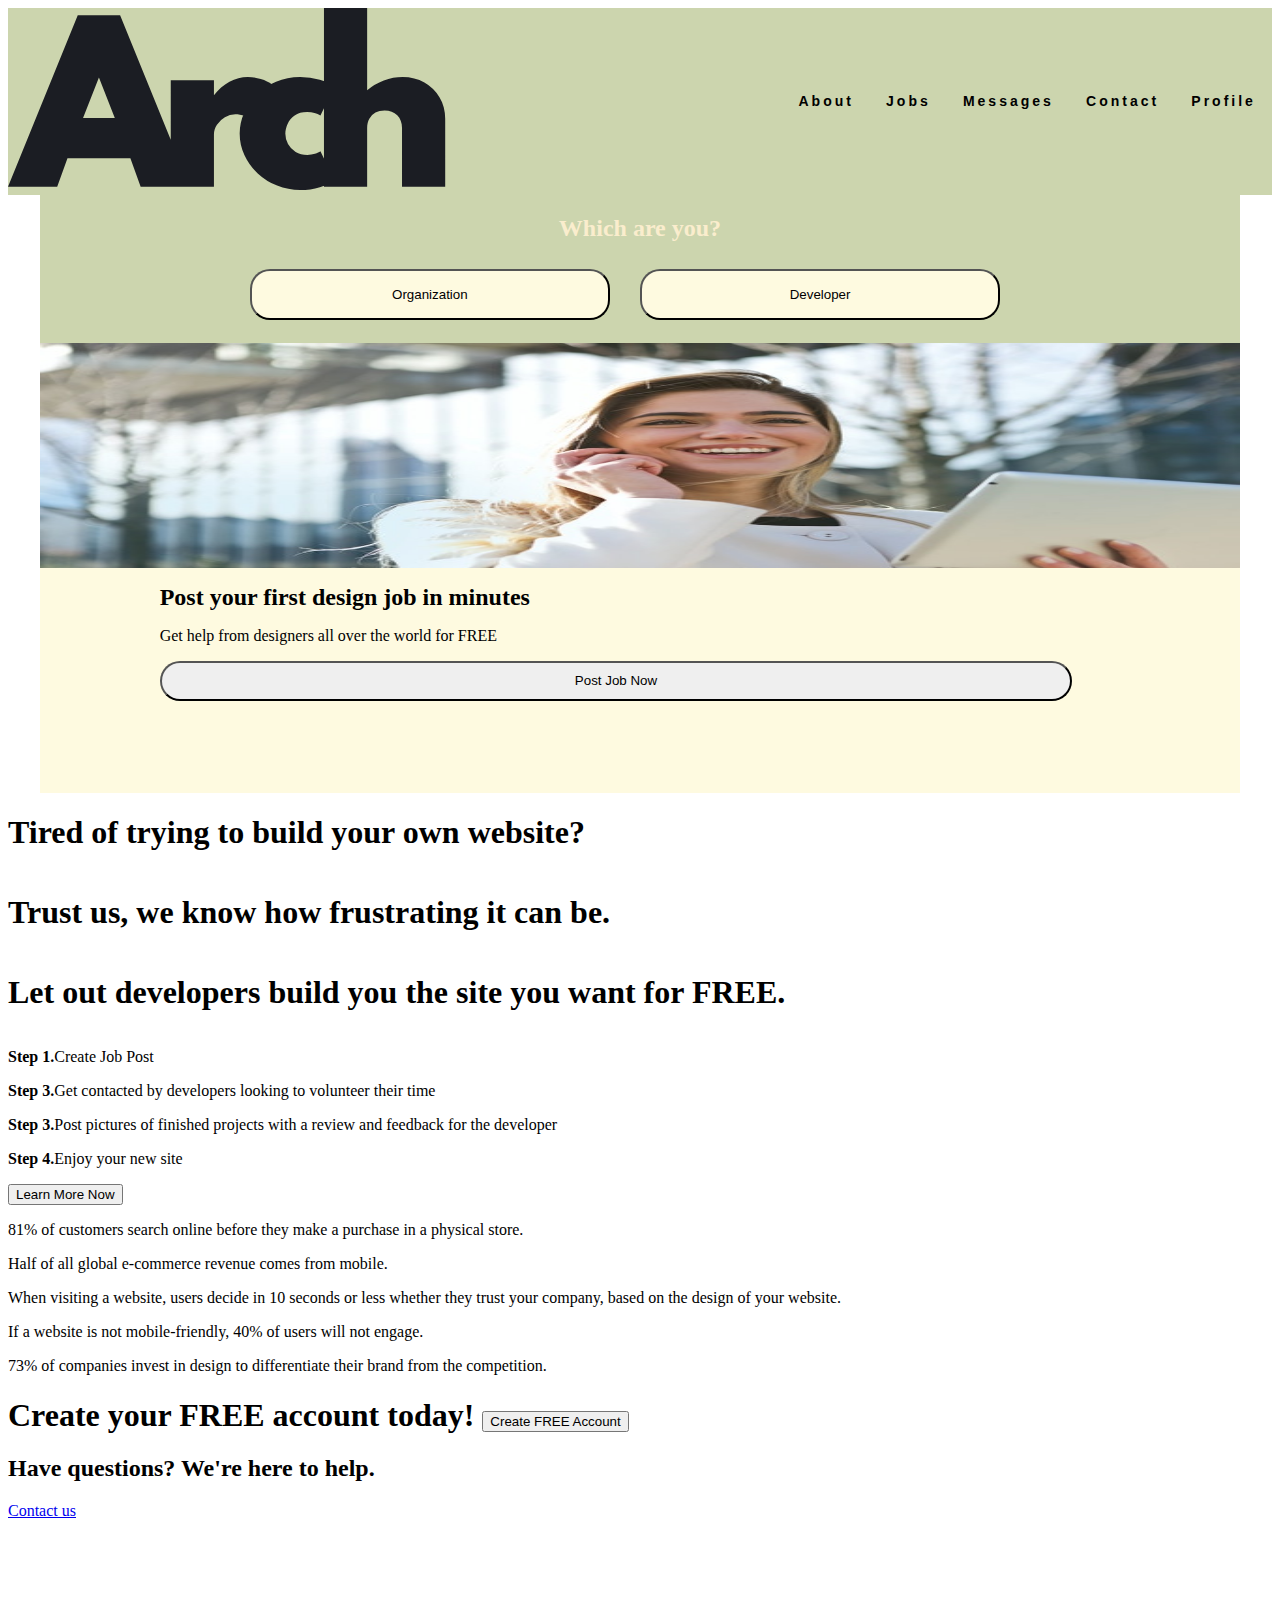
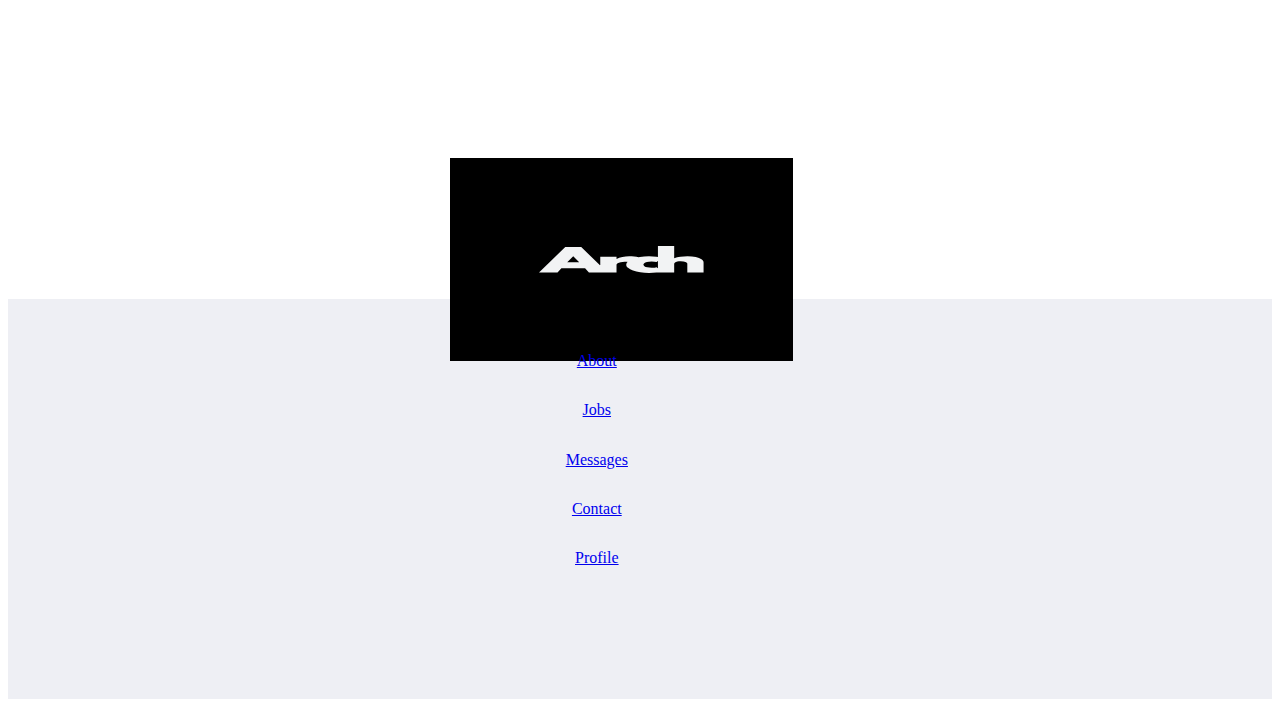
==== index.html @ 956a68cb "Add files via upload" ====
<!DOCTYPE html>
<html lang="en">
  <head>
    <meta charset="UTF-8" />
    <meta http-equiv="X-UA-Compatible" content="IE=edge" />
    <meta name="viewport" content="width=device-width, initial-scale=1.0" />
    <link rel="stylesheet" href="/style.css">
    <title>Vol Site Index</title>
  </head>
  <body>
    <!-- Nav -->
    <header class="mainHeader">
      <nav class="mainNav">
        <div class="logo">
          <a href="/index.html"
            ><img src="/assets/shared/tempLogo.svg" class="logoTop" alt="Logo"
          /></a>
        </div>
        <ul class="nav-links">
          <li><a href="/about.html">About</a></li>
          <li><a href="/jobs.html">Jobs</a></li>
          <li><a href="/messages.html">Messages</a></li>
          <li><a href="/contact.html">Contact</a></li>
          <li><a href="/profile.html">Profile</a></li>
        </ul>
        <div class="burger">
          <div class="line1"></div>
          <div class="line2"></div>
          <div class="line3"></div>
        </div>
      </nav>
    </header>
    <!-- /nav -->

    <section class="home-mainOrgContainer">
        <section class="home-topQuestion">
            <h2 class="home-topQH2">Which are you?</h2>
            
                <button class="home-topQBtn1 topQBtns">Organization</button>
                <button class="home-topQBtn2 topQBtns">Developer</button>
            
        </section>
      <section class="home-OrgTop">
        <div class="home-OrgTopCTA">
          <div class="home-OrgTopCTAWU">
            <h1 class="home-OrgTopCTAH1">
              Post your first design job in minutes </h1>
              <p class="">Get help from designers all over the world for FREE</p>
            
            <button class="home-OrgTopBtn">Post Job Now</button>
          </div>
        </div>
        <div class="home-OrgTopImg"></div>
      </section>

      <section class="home-about">
        <div class="home-aboutImg1"></div>
        <div class="home-aboutWU1">
          <h1 class="home-aboutWUH1">
            Tired of trying to build your own website?
          </h1>
        </div>
        <div class="home-aboutImg2"></div>
        <div class="home-aboutWU2">
          <h1 class="home-aboutWUH1">
            Trust us, we know how frustrating it can be.
          </h1>
        </div>
        <div class="home-aboutImg3"></div>
        <div class="home-aboutWU3">
          <h1 class="home-aboutWUH1">
            Let out developers build you the site you want for FREE.
          </h1>
        </div>
      </section>

      <section class="home-HIW">
        <div class="home-HIWImg">
          <div class="home-HIWImg1"></div>
          <div class="home-HIWImg2"></div>
          <div class="home-HIWImg3"></div>
          <div class="home-HIWImg4"></div>
        </div>
        <div class="home-HIWWU">
          <div class="home-HIWWUS1">
            <p class="home-HIWp"><strong>Step 1.</strong>Create Job Post</p>
          </div>
          <div class="home-HIWWUS2">
            <p class="home-HIWp">
              <strong>Step 3.</strong>Get contacted by developers looking to
              volunteer their time
            </p>
          </div>
          <div class="home-HIWWUS3">
            <p class="home-HIWp">
              <strong>Step 3.</strong>Post pictures of finished projects with a
              review and feedback for the developer
            </p>
          </div>
          <div class="home-HIWWUS4">
            <p class="home-HIWp"><strong>Step 4.</strong>Enjoy your new site</p>
          </div>
          <button class="home-HIWBtn">Learn More Now</button>
        </div>
      </section>

      <section class="home-stats">
        <div class="home-stats1">
          <p class="home-statP">
            81% of customers search online before they make a purchase in a
            physical store.
          </p>
        </div>
        <div class="home-stats2">
          <p class="home-statP">
            Half of all global e-commerce revenue comes from mobile.
          </p>
        </div>
        <div class="home-stats3">
          <p class="home-statP">
            When visiting a website, users decide in 10 seconds or less whether
            they trust your company, based on the design of your website.
          </p>
        </div>
        <div class="home-stats4">
          <p class="home-statP">
            If a website is not mobile-friendly, 40% of users will not engage.
          </p>
        </div>
        <div class="home-stats5">
          <p class="home-statP">
            73% of companies invest in design to differentiate their brand from
            the competition.
          </p>
        </div>
      </section>

      <section class="home-CTASection">
        <div class="home-CTADiv">
            <h1 class="home-CTAH1">Create your FREE account today!</1>
            <button class="home-CTABtn">Create FREE Account</button>
        </div>
      </section>
      <section class="home-contact">
          <div class="home-contactDiv">
              <h2 class="home-contactH2">Have questions? We're here to help.</h2>
              <a href="contact.html" class="home-contactA">Contact us</a>
          </div>
      </section>
    </section>


    <footer >
        <div class="mainFooter">
          <div class="footerLogo-Div">
            <a class="footer-a" href="/index.html"><img src="/assets/shared/tempLogo white.svg" class="logoFooter" alt="Logo"></a>
          </div>
          <ul class="footerLinks">
            <li><a href="/about.html">About</a></li>
            <li><a href="/jobs.html">Jobs</a></li>
            <li><a href="/messages.html">Messages</a></li>
            <li><a href="/contact.html">Contact</a></li>
            <li><a href="/profile.html">Profile</a></li>
          </ul>
        </div>
      </footer>
      <script src="/script.js"></script>
  </body>
</html>
---- style.css ----
/* ---------------------------------------
------------------------------------------------------
Shared Nav / footer---------------------------
------------------------------------------------------
---------------------------------------*/
nav {
  display: flex;
  justify-content: space-around;
  align-items: center;
  min-height: 8vh;
  background-color: #ccd5ae;
  font-family: "Poppins", sans-serif;
}

.logo {
  color: rgb(224, 224, 224);
  text-transform: uppercase;
  letter-spacing: 5px;
  font-size: 20px;
  width: 60%;
  height: 60%;
}

.logoTop {
  height: 50%;
  width: 60%;
}

.nav-links {
  display: flex;
  justify-content: space-around;
  align-items: flex-end;
  width: 40%;
  z-index: 20;
  background-color: #ccd5ae;
}

.nav-links li {
  list-style: none;
  background-color: #ccd5ae;
}

.nav-links a {
  color: black;
  text-decoration: none;
  letter-spacing: 3px;
  font-weight: bold;
  font-size: 14px;
  background-color: #ccd5ae;
}

.burger {
  display: none;
  cursor: pointer;
}

.burger div {
  width: 25px;
  height: 3px;
  background-color: rgb(224, 224, 224);
  margin: 5px;
  transition: all 0.3 ease;
}

/* -----------------------------------------
  -----------------------------------------
  NAV Functionality-----------
  -----------------------------------------
  -----------------------------------------*/
@media screen and (max-width: 900px) {
  body {
    overflow-x: hidden;
  }

  .nav-links {
    position: absolute;
    right: 0;
    height: 300px;
    top: 8vh;
    /* background-color: #ffffff; */
    background-color: #ccd5ae;
    display: flex;
    flex-direction: column;
    align-items: center;
    width: 100%;
    transform: translateX(100%);
    transition: transform 0.5s ease-in;
  }

  .nav-links li {
    opacity: 0;
  }

  .burger {
    display: block;
  }
}

.nav-active {
  transform: translateX(0%);
}
@keyframes navLinkFade {
  from {
    opacity: 0;
    transform: translateX(50px);
  }
  to {
    opacity: 1;
    transform: translateX(0px);
  }
}

.toggle .line1 {
  transform: rotate(-45deg) translate(-5px, 6px);
}
.toggle .line2 {
  opacity: 0;
}
.toggle .line3 {
  transform: rotate(45deg) translate(-5px, -6px);
}

/* ------------------------------------------
  -----------------------------------------
  End Nav-------------------------------------
  -----------------------------------------
  -----------------------------------------*/
/* 
  Footer
  */
.mainFooter {
  background-color: #eeeff4;
  height: 400px;
  margin-top: 30%;
  display: grid;
  grid-template-columns: 25% 50% 25%;
  grid-template-rows: 25% 50% 25%;
}
.footerLogo-Div {
  margin-top: -55%;
  margin-left: 20%;
  grid-column: 2/3;
  grid-row: 1/2;
  align-self: center;
  width: 35%;
  height: 35%;
  background-color: black;
  /* display: flex;
    align-content: center; */
}
.logoFooter {
  width: 75%;
  height: 75%;
  background-color: black;
  color: white;
  padding: 40%;
  grid-column: 2/3;
  grid-row: 1/2;
  margin: auto;
  align-self: center;
}
.footerLinks {
  grid-row: 2/3;
  grid-column: 2/3;
  display: flex;
  flex-direction: column;
  align-items: center;
  justify-content: space-around;
  margin-right: 20%;
  text-emphasis: none;
  list-style: none;
  margin-top: -10%;
}

/* -------------------------------
End Footer-----------------------------
----------------------------------------*/

/* 
Org -> dev
*/

.home-topQuestion {
  background-color: #ccd5ae;
  display: grid;
  grid-template-rows: 50% 50%;
  grid-template-columns: 50% 50%;
  width: 95%;
  margin: auto;
}
.home-topQH2 {
  color: #faedcd;
  grid-row: 1/2;
  grid-column: 1/3;
  text-align: center;
  padding-bottom: 5%;
}
.topQBtns {
  background-color: #fefae0;
  grid-row: 2/3;
  height: 70%;
  width: 60%;
  border-radius: 20px;
}
.home-topQBtn1 {
  grid-column: 1/2;
  margin-left: 35%;
}
.home-2 {
  grid-column: 2/3;
  margin-left: 5%;
}
.home-OrgTop {
  display: grid;
  grid-template-rows: 50% 50%;
  height: 50vh;
  width: 95%;
  margin: auto;
}
.home-OrgTopImg {
  grid-row: 1/2;
  background-image: url(/assets/home/mobile/smiling\ woman.jpg);
  background-size: 100% 100%;
}
.home-OrgTopCTA {
  grid-row: 2/3;
  background-color: #fefae0;
}
.home-OrgTopCTAWU {
  padding: 0% 10% 10% 10%;
}
.home-OrgTopCTAH1 {
  font-size: 1.5rem;
}
.home-OrgTopBtn {
  align-self: center;
  width: 95%;
  height: 40px;
  border-radius: 20px;
}
.home-about {
  display: grid;
  grid-template-rows: repeat(300px, 6);
}
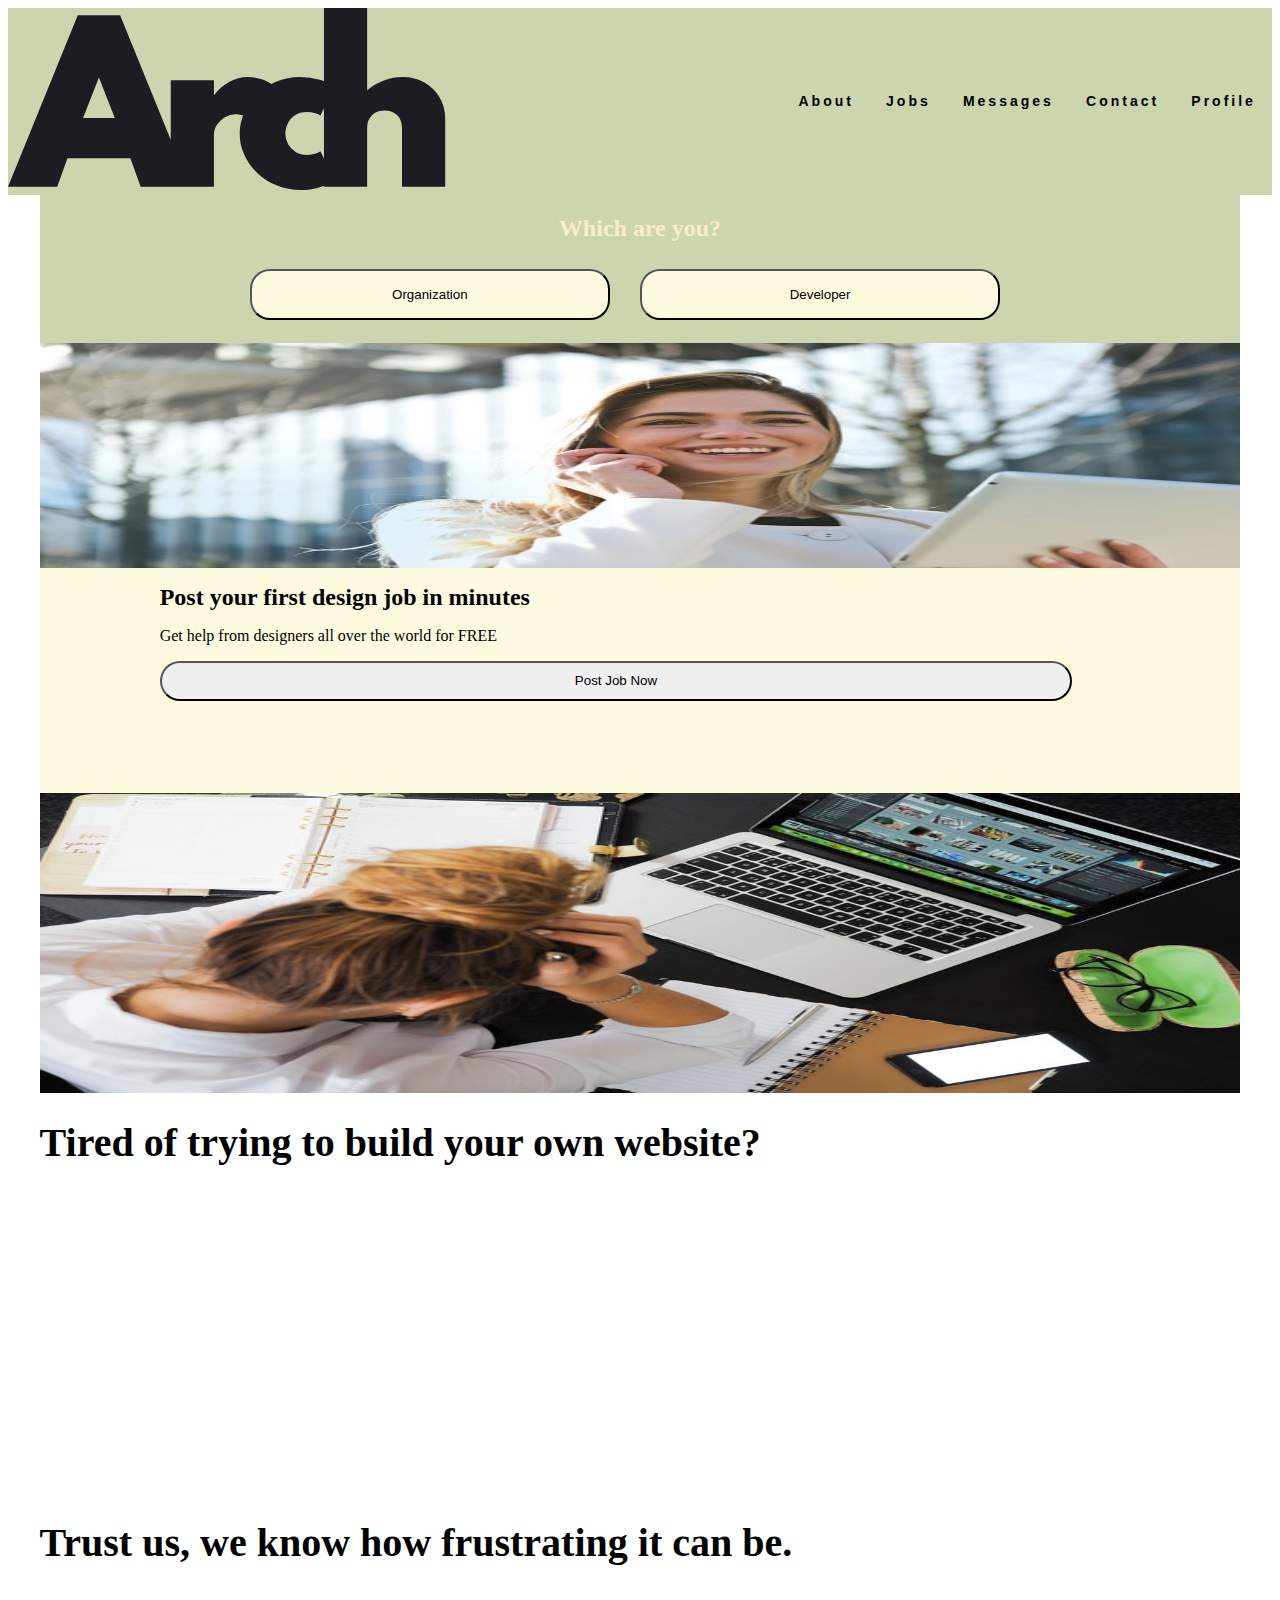
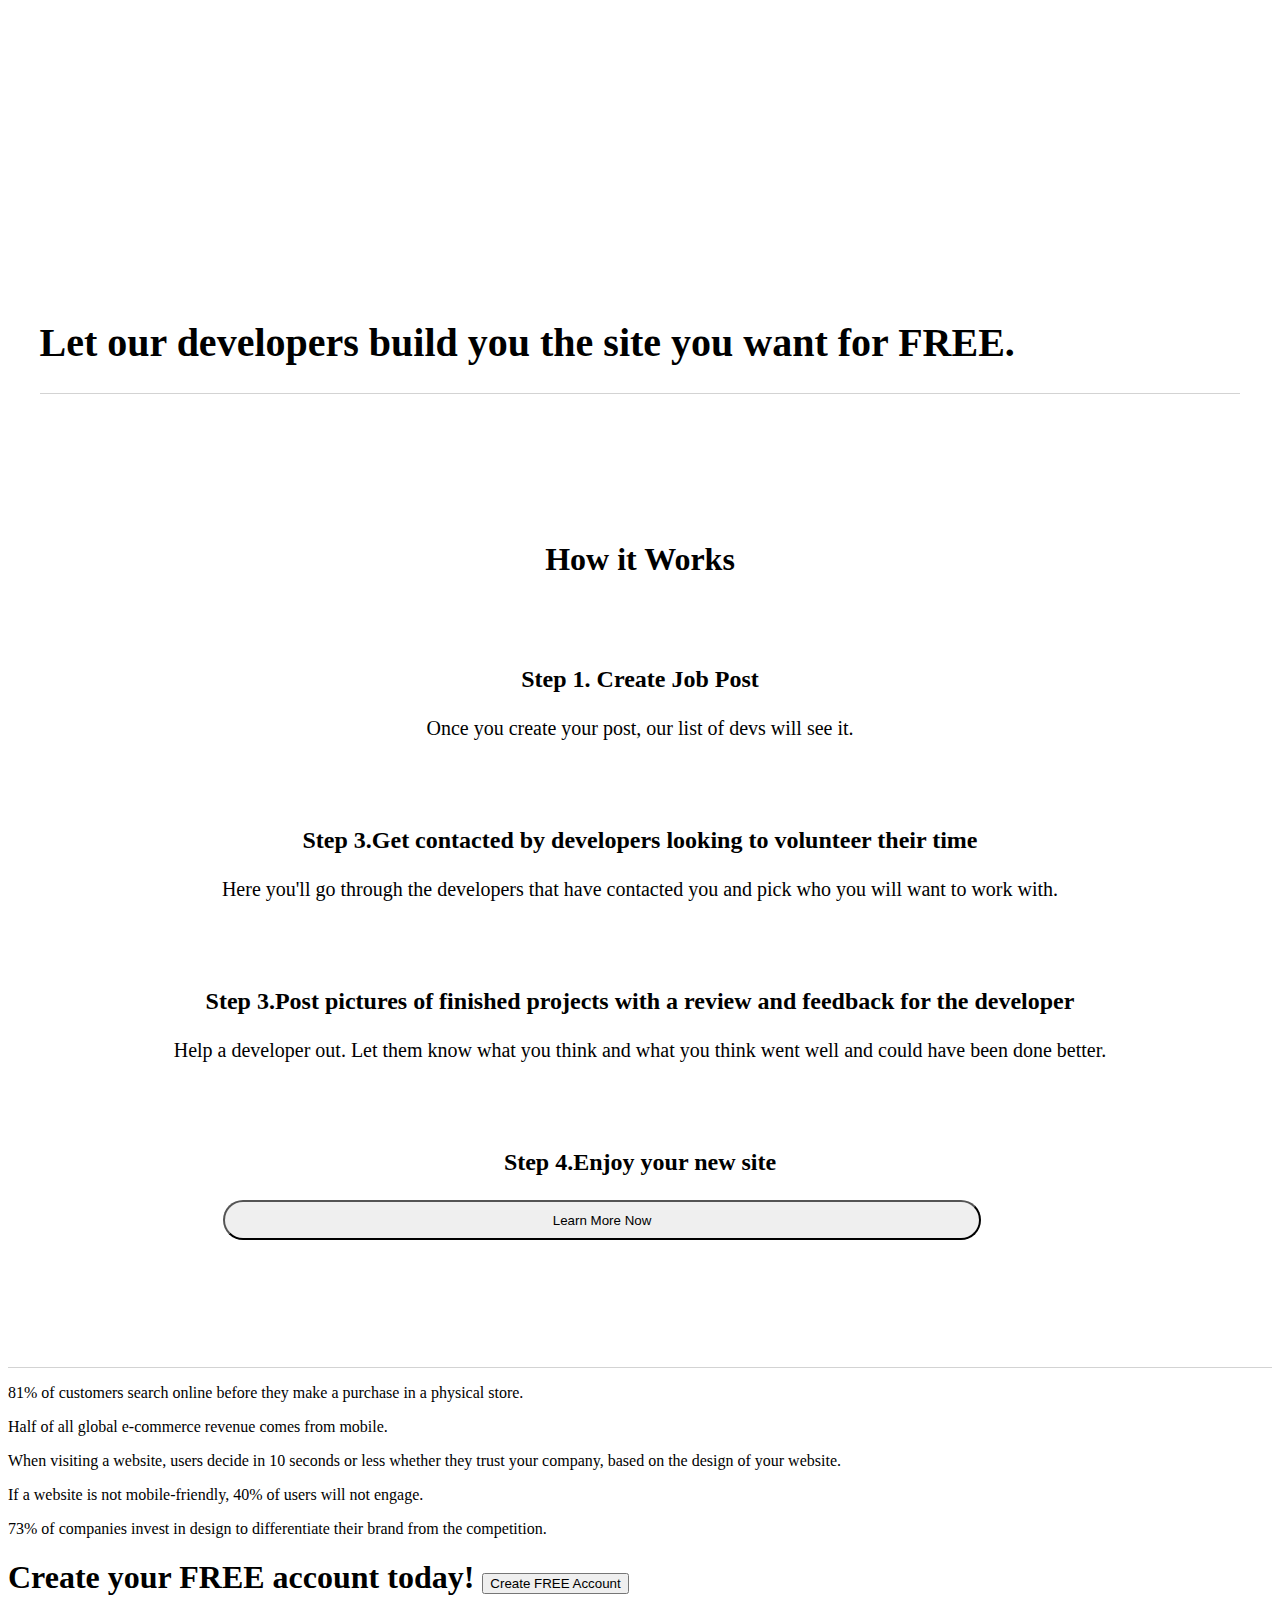
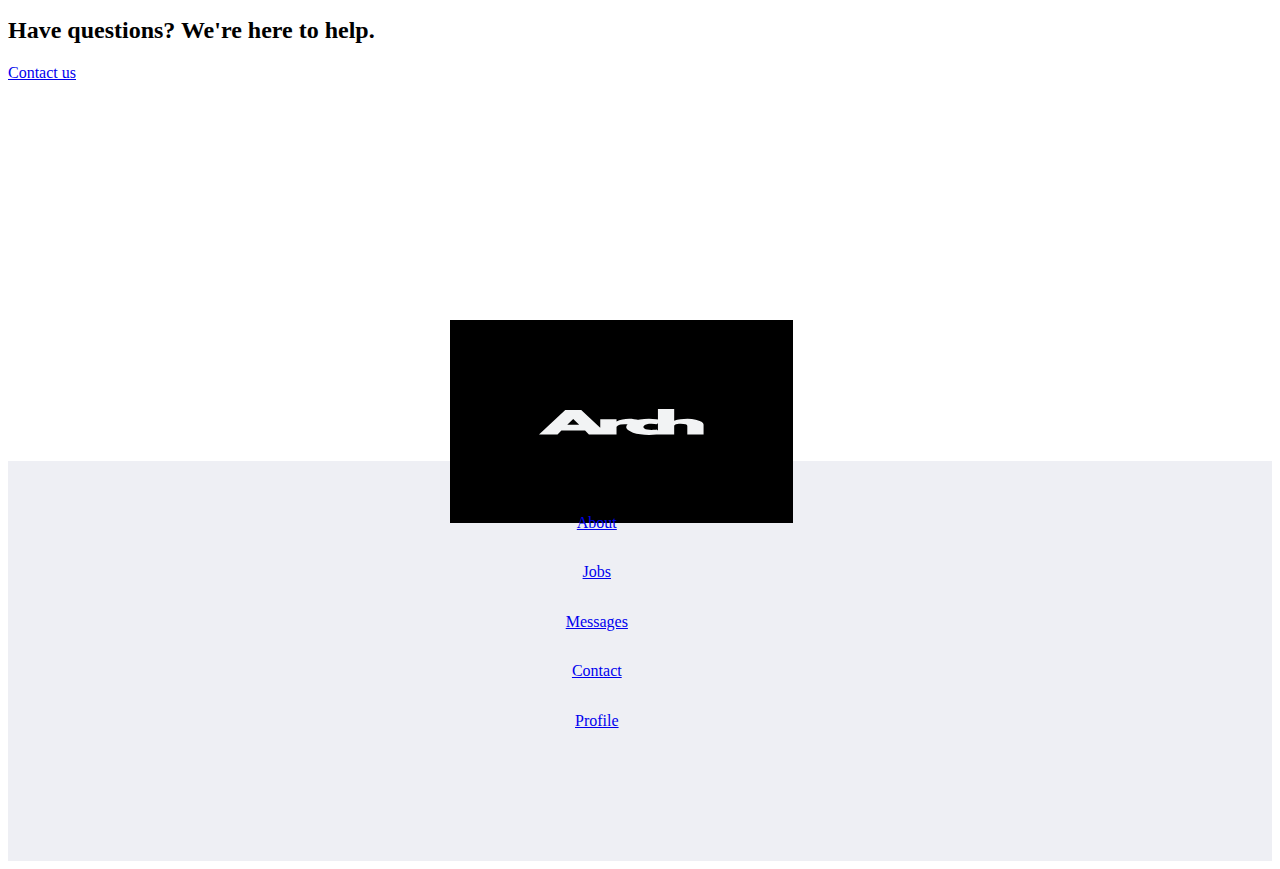
==== commit 6bd2e89c: "Add files via upload" ====
--- a/index.html
+++ b/index.html
@@ -69,7 +69,7 @@
         <div class="home-aboutImg3"></div>
         <div class="home-aboutWU3">
           <h1 class="home-aboutWUH1">
-            Let out developers build you the site you want for FREE.
+            Let our developers build you the site you want for FREE.
           </h1>
         </div>
       </section>
@@ -82,23 +82,26 @@
           <div class="home-HIWImg4"></div>
         </div>
         <div class="home-HIWWU">
+            <h1 class="home-HIWH1">How it Works</h1>
           <div class="home-HIWWUS1">
-            <p class="home-HIWp"><strong>Step 1.</strong>Create Job Post</p>
+             <h3 class="home-HIWWUH3">Step 1. Create Job Post</h3> 
+            <p class="home-HIWp">Once you create your post, our list of devs will see it.</p>
           </div>
           <div class="home-HIWWUS2">
+            <h3 class="home-HIWWUH3">Step 3.Get contacted by developers looking to volunteer their time</h3>
             <p class="home-HIWp">
-              <strong>Step 3.</strong>Get contacted by developers looking to
-              volunteer their time
+                Here you'll go through the developers that have contacted you and pick who you will want to work with.
             </p>
           </div>
           <div class="home-HIWWUS3">
+            <h3 class="home-HIWWUH3">Step 3.Post pictures of finished projects with a review and feedback for the developer</h3>
             <p class="home-HIWp">
-              <strong>Step 3.</strong>Post pictures of finished projects with a
-              review and feedback for the developer
+              Help a developer out. Let them know what you think and what you think went well and could have been done better.
             </p>
           </div>
           <div class="home-HIWWUS4">
-            <p class="home-HIWp"><strong>Step 4.</strong>Enjoy your new site</p>
+            <h3 class="home-HIWWUH3">Step 4.Enjoy your new site</h3>
+            <!-- <p class="home-HIWp">Step 4.Enjoy your new site</p> -->
           </div>
           <button class="home-HIWBtn">Learn More Now</button>
         </div>
--- a/style.css
+++ b/style.css
@@ -240,5 +240,60 @@
 }
 .home-about {
   display: grid;
-  grid-template-rows: repeat(300px, 6);
-}
+  grid-template-rows: 300px 100px 300px 100px 300px 100px;
+  width: 95%;
+  margin: auto;
+  border-bottom: 1px solid lightgray;
+}
+.home-aboutImg1 {
+  grid-row: 1/2;
+  background-image: url(/assets/home/mobile/frustrated.jpg);
+  background-size: 100% 100%;
+}
+.home-aboutWU1 {
+  grid-row: 2/3;
+  font-size: 1.25rem;
+}
+.home-aboutImg2 {
+  grid-row: 3/4;
+  background-image: url(/assets/home/mobile/frustrated\ 2.jpg);
+  background-size: 100% 100%;
+}
+.home-aboutWU2 {
+  grid-row: 4/5;
+  font-size: 1.25rem;
+}
+
+.home-aboutImg3 {
+  grid-row: 5/6;
+  background-image: url(/assets/home/mobile/finished.jpg);
+  background-size: 100% 100%;
+}
+.home-aboutWU3 {
+  grid-row: 6/7;
+  font-size: 1.25rem;
+}
+.home-HIWWU {
+  padding-top: 10%;
+  border-bottom: 1px lightgray solid;
+  padding-bottom: 10%;
+}
+.home-HIWH1 {
+  font-size: 2rem;
+  text-align: center;
+}
+.home-HIWWUH3 {
+  font-size: 1.5rem;
+  text-align: center;
+  padding-top: 5%;
+}
+.home-HIWp {
+  font-size: 1.25rem;
+  text-align: center;
+}
+.home-HIWBtn {
+  margin-left: 17%;
+  width: 60%;
+  height: 40px;
+  border-radius: 20px;
+}
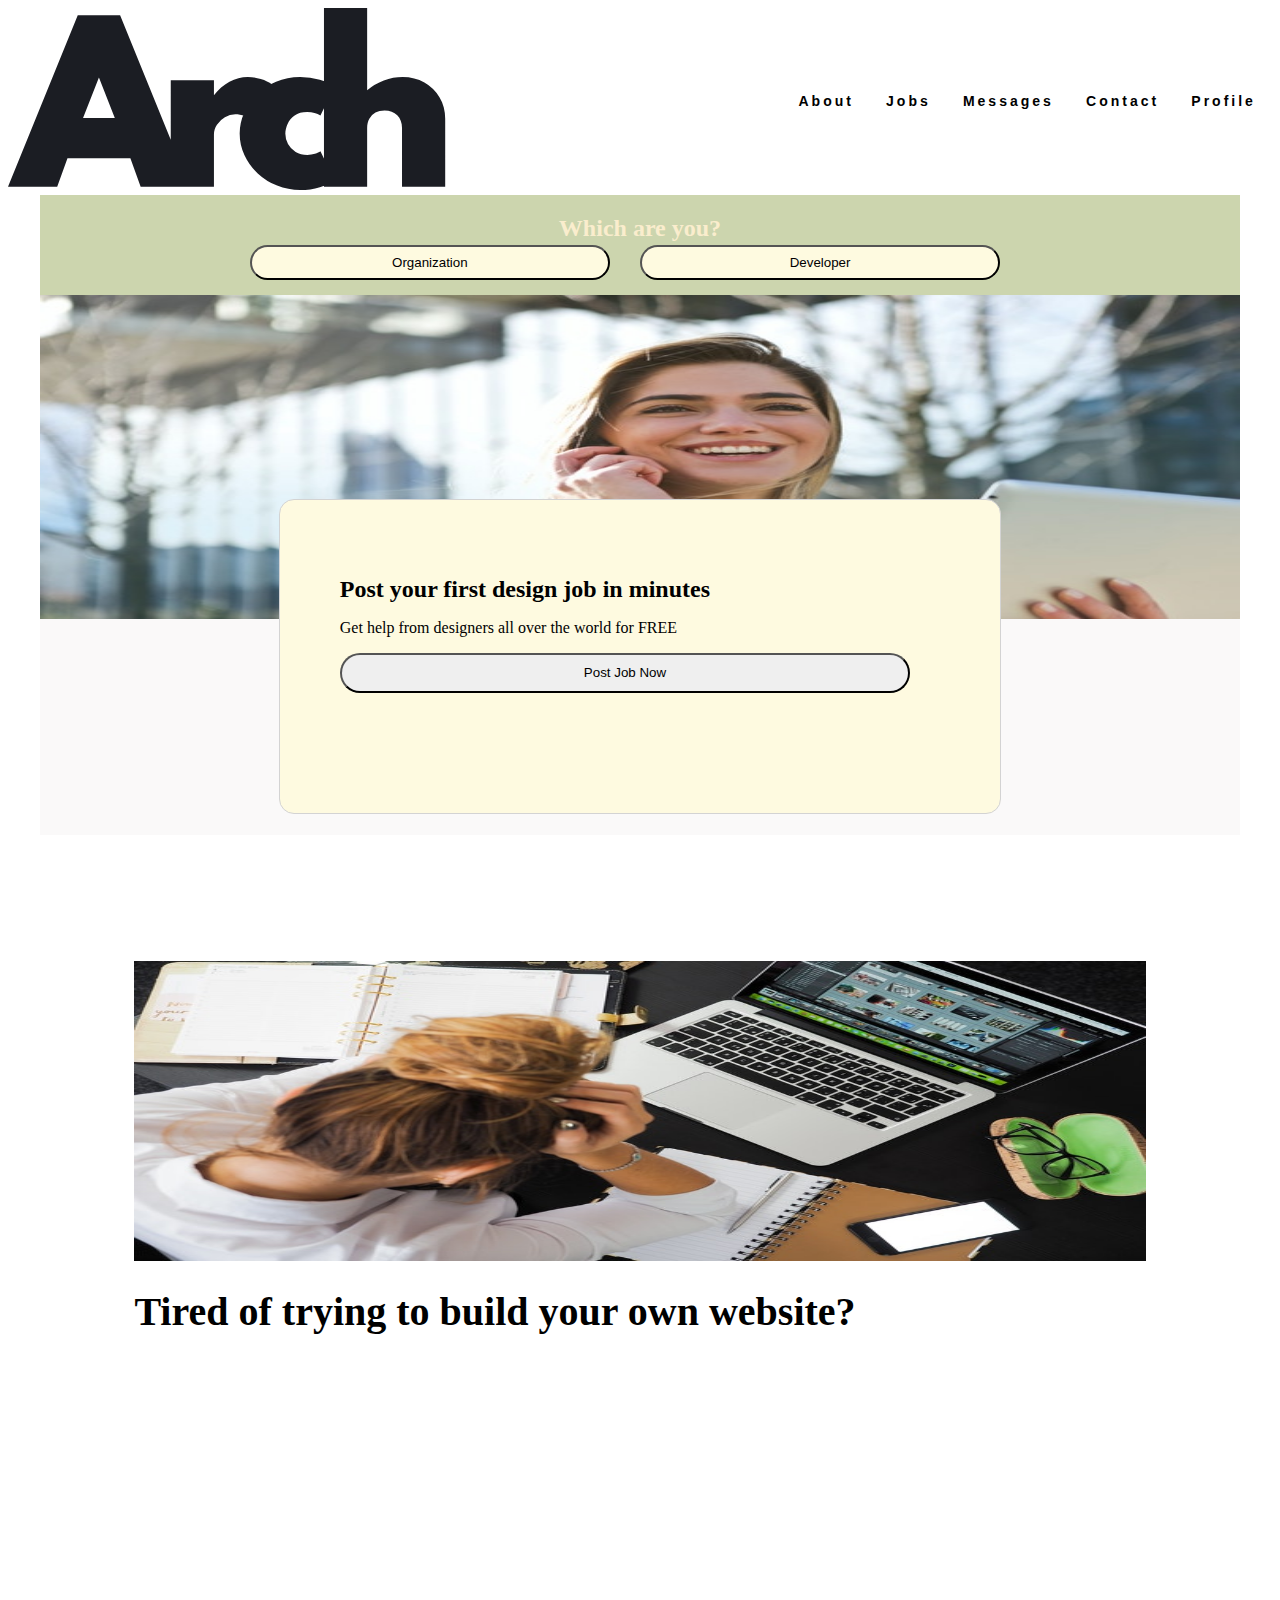
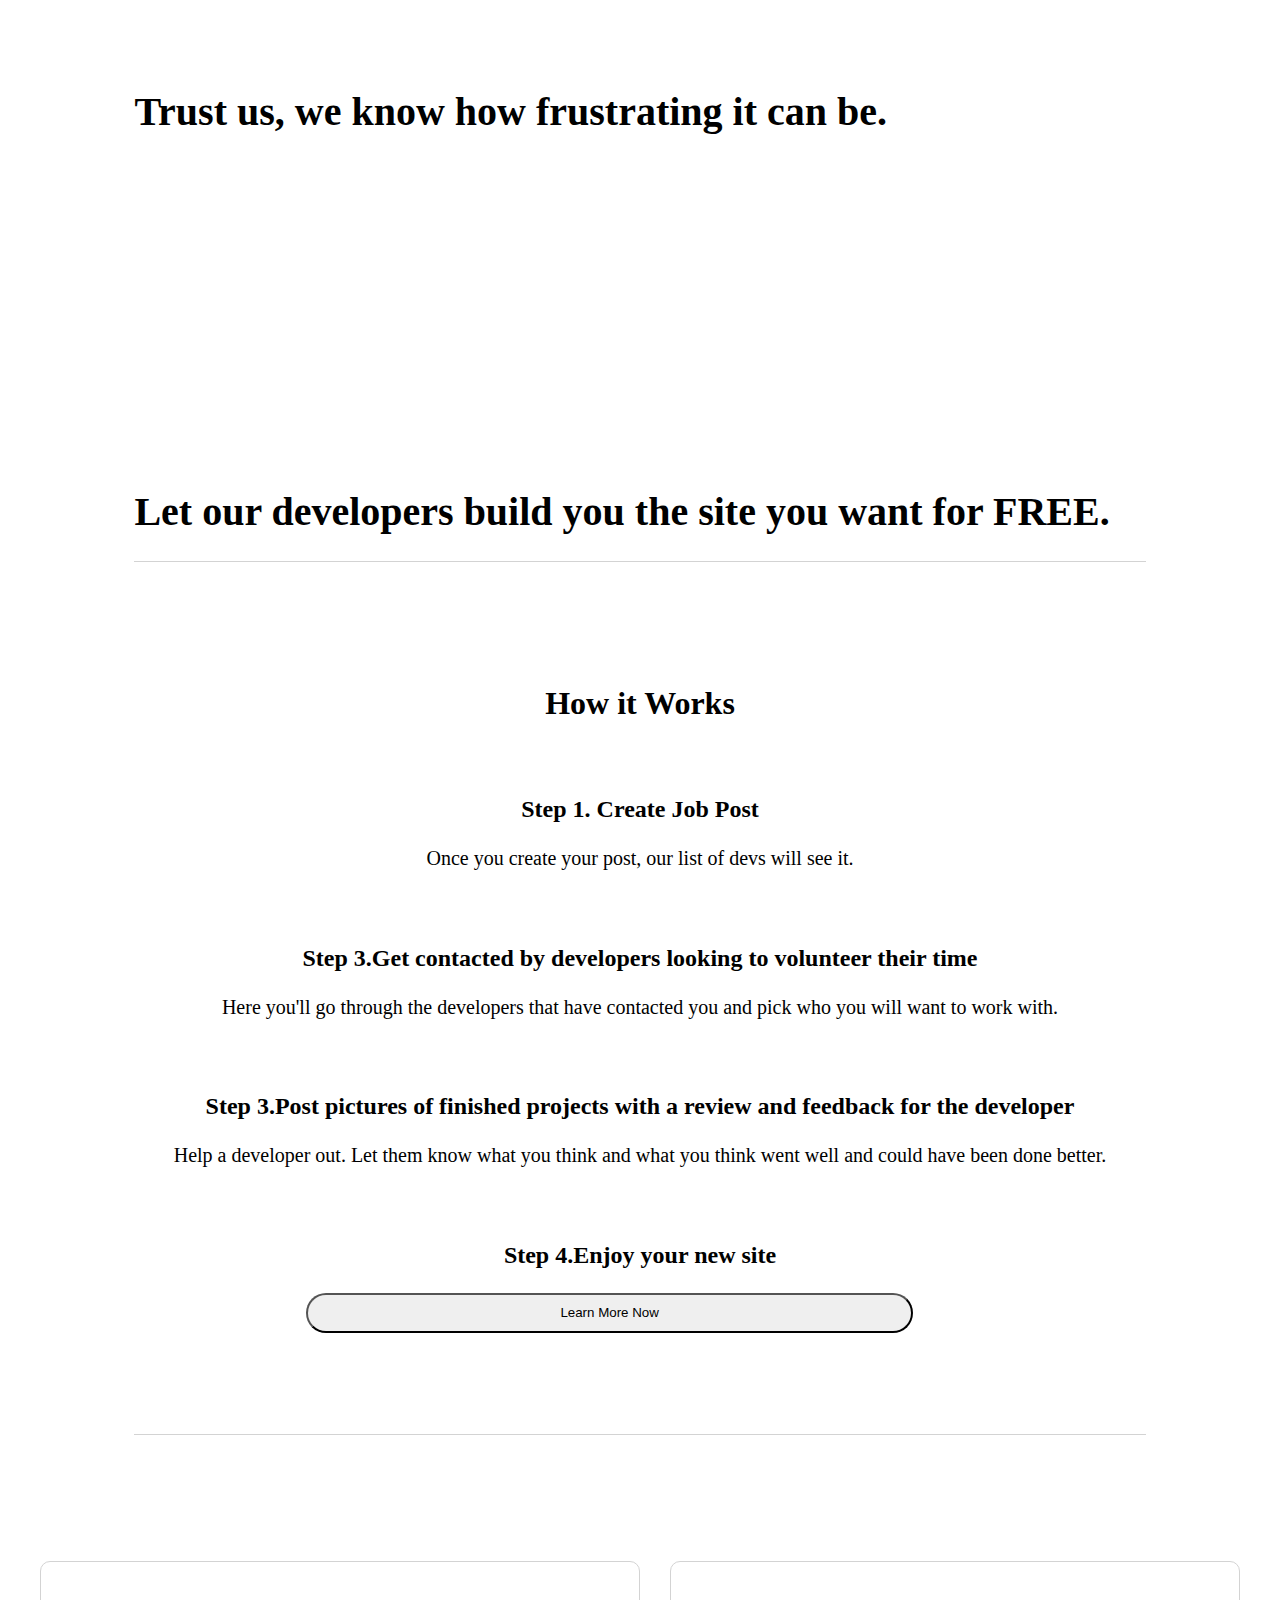
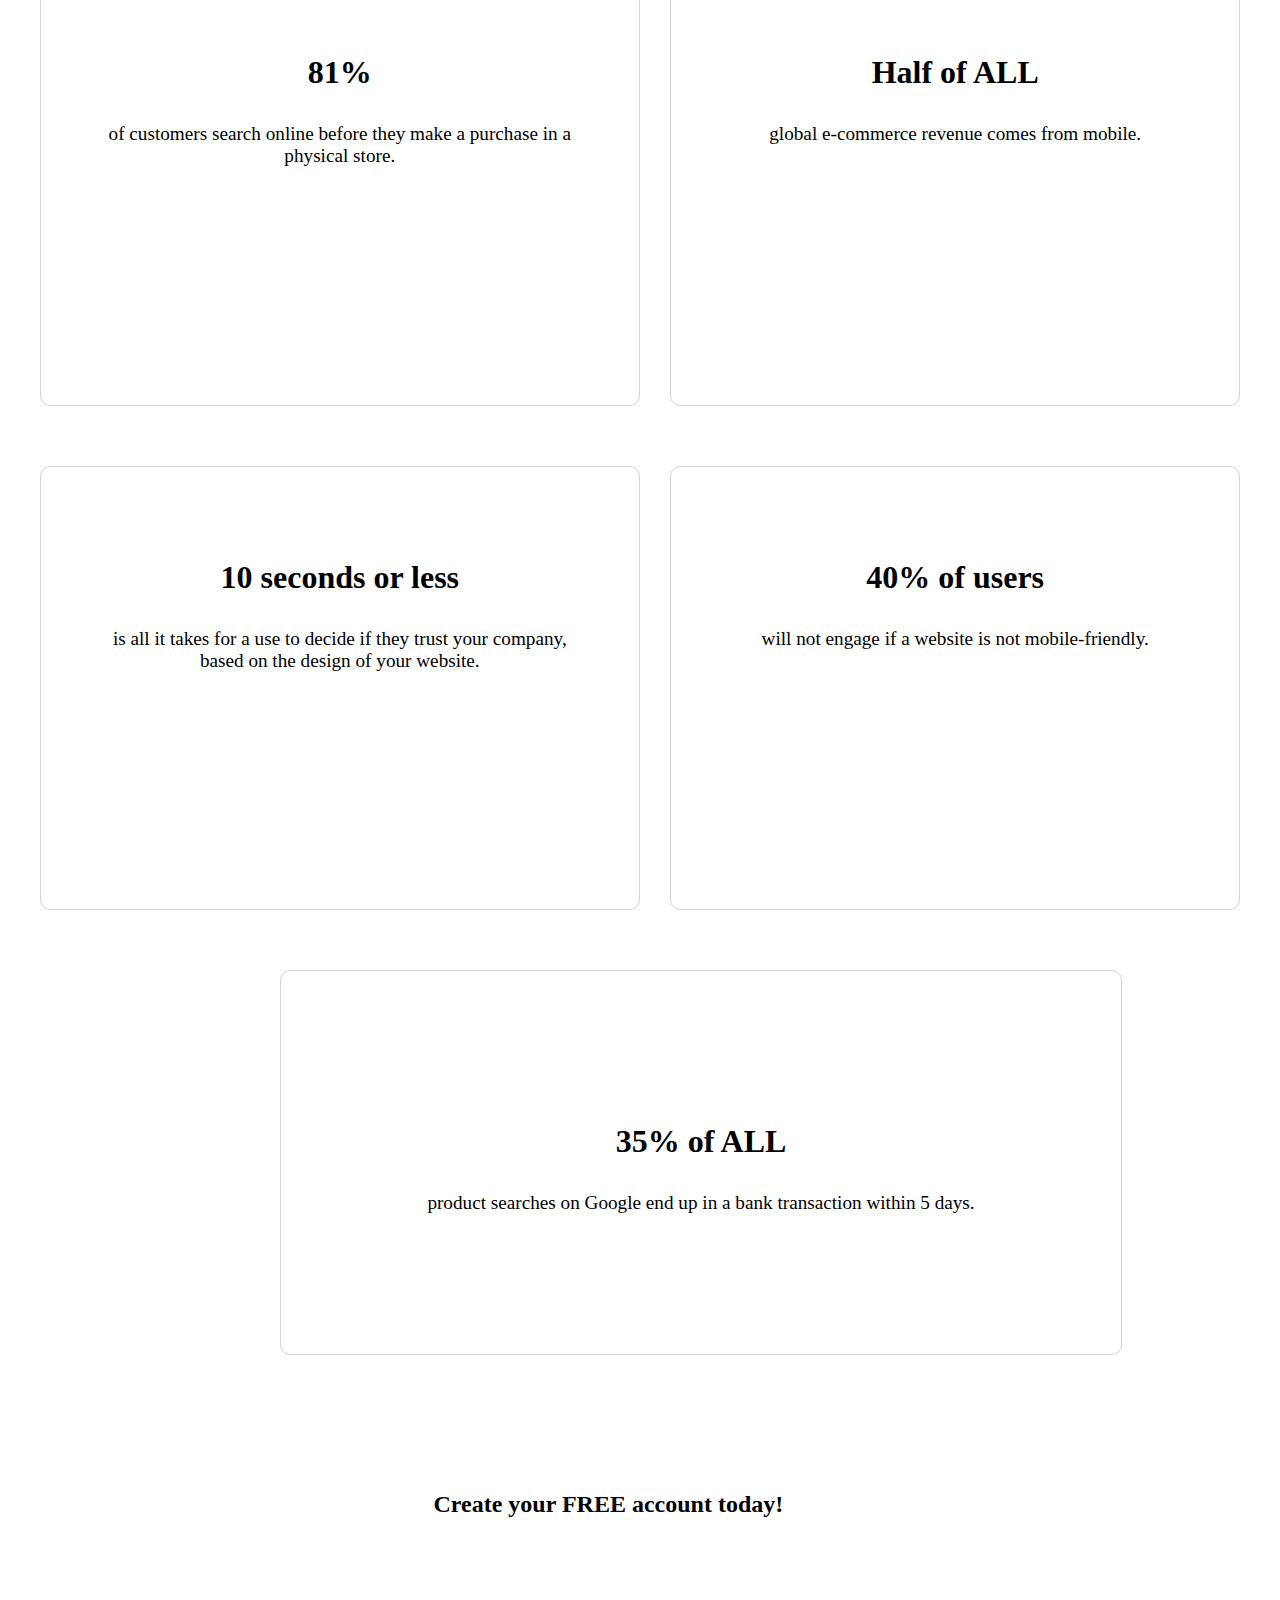
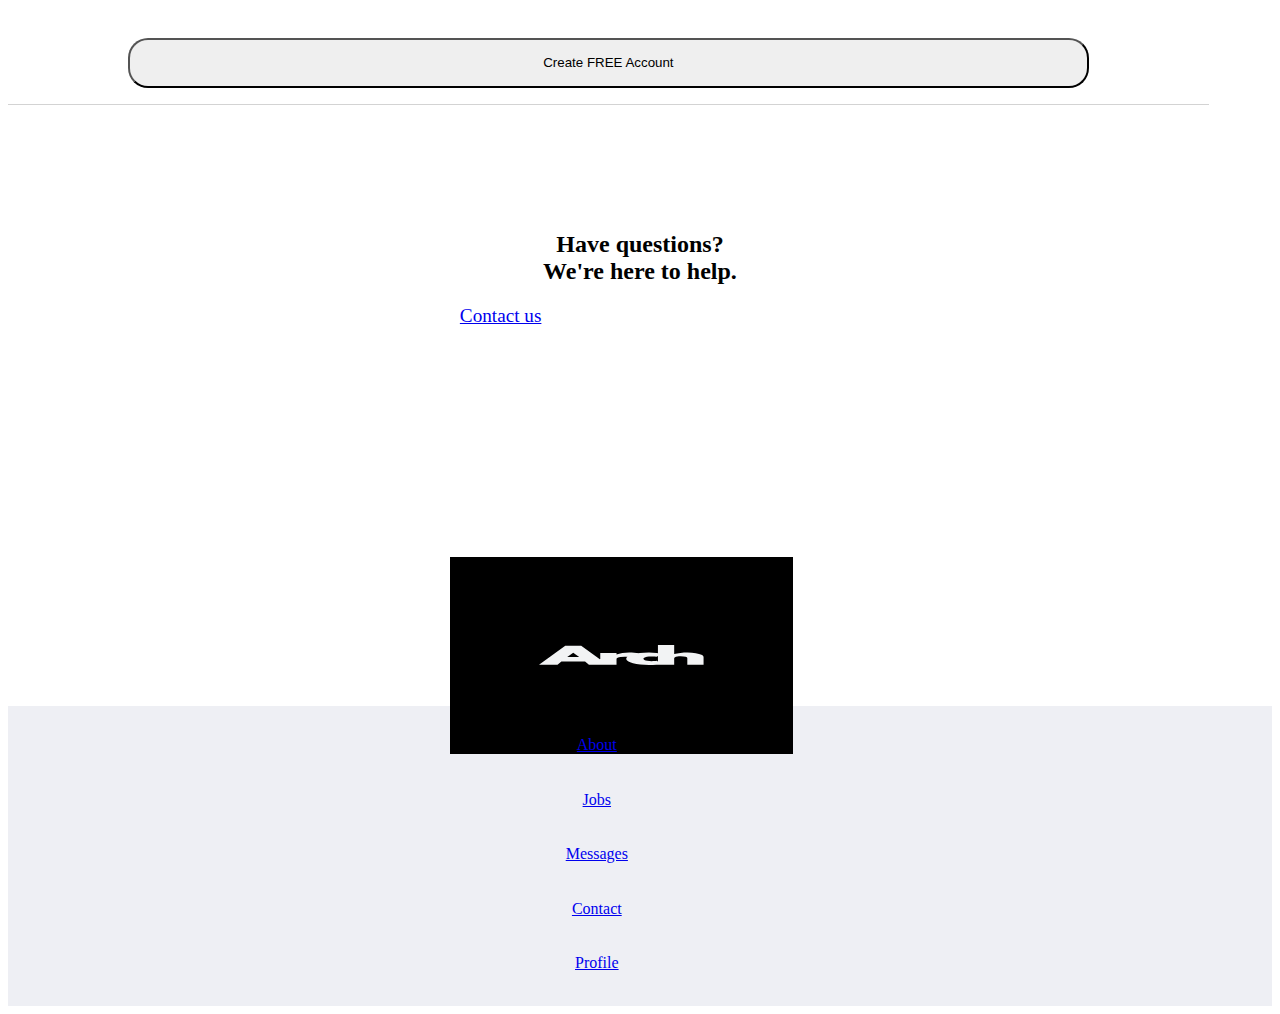
==== commit 6599577b: "Add files via upload" ====
--- a/index.html
+++ b/index.html
@@ -109,31 +109,34 @@
 
       <section class="home-stats">
         <div class="home-stats1">
+          <H3 class="home-statH3">81%</H3>
           <p class="home-statP">
-            81% of customers search online before they make a purchase in a
+             of customers search online before they make a purchase in a
             physical store.
           </p>
         </div>
         <div class="home-stats2">
+          <H3 class="home-statH3">Half of ALL</H3>
           <p class="home-statP">
-            Half of all global e-commerce revenue comes from mobile.
+             global e-commerce revenue comes from mobile.
           </p>
         </div>
         <div class="home-stats3">
+          <H3 class="home-statH3">10 seconds or less</H3>
           <p class="home-statP">
-            When visiting a website, users decide in 10 seconds or less whether
-            they trust your company, based on the design of your website.
+               is all it takes for a use to decide if they trust your company, based on the design of your website.
           </p>
         </div>
         <div class="home-stats4">
+          <H3 class="home-statH3">40% of users</H3>
           <p class="home-statP">
-            If a website is not mobile-friendly, 40% of users will not engage.
+             will not engage if a website is not mobile-friendly.
           </p>
         </div>
         <div class="home-stats5">
+          <H3 class="home-statH3">35% of ALL</H3>
           <p class="home-statP">
-            73% of companies invest in design to differentiate their brand from
-            the competition.
+             product searches on Google end up in a bank transaction within 5 days.
           </p>
         </div>
       </section>
@@ -146,7 +149,7 @@
       </section>
       <section class="home-contact">
           <div class="home-contactDiv">
-              <h2 class="home-contactH2">Have questions? We're here to help.</h2>
+              <h2 class="home-contactH2">Have questions?<br> We're here to help.</h2>
               <a href="contact.html" class="home-contactA">Contact us</a>
           </div>
       </section>
--- a/style.css
+++ b/style.css
@@ -8,7 +8,7 @@
   justify-content: space-around;
   align-items: center;
   min-height: 8vh;
-  background-color: #ccd5ae;
+  background-color: white;
   font-family: "Poppins", sans-serif;
 }
 
@@ -32,12 +32,12 @@
   align-items: flex-end;
   width: 40%;
   z-index: 20;
-  background-color: #ccd5ae;
+  background-color: white;
 }
 
 .nav-links li {
   list-style: none;
-  background-color: #ccd5ae;
+  background-color: white;
 }
 
 .nav-links a {
@@ -46,7 +46,7 @@
   letter-spacing: 3px;
   font-weight: bold;
   font-size: 14px;
-  background-color: #ccd5ae;
+  background-color: white;
 }
 
 .burger {
@@ -130,11 +130,11 @@
   */
 .mainFooter {
   background-color: #eeeff4;
-  height: 400px;
+  height: 300px;
   margin-top: 30%;
   display: grid;
   grid-template-columns: 25% 50% 25%;
-  grid-template-rows: 25% 50% 25%;
+  grid-template-rows: 25% 75%;
 }
 .footerLogo-Div {
   margin-top: -55%;
@@ -183,6 +183,7 @@
 .home-topQuestion {
   background-color: #ccd5ae;
   display: grid;
+  height: 100px;
   grid-template-rows: 50% 50%;
   grid-template-columns: 50% 50%;
   width: 95%;
@@ -212,10 +213,10 @@
 }
 .home-OrgTop {
   display: grid;
-  grid-template-rows: 50% 50%;
-  height: 50vh;
-  width: 95%;
-  margin: auto;
+  grid-template-rows: 60% 40%;
+  height: 60vh;
+  width: 95%;
+  margin: auto auto 10% auto;
 }
 .home-OrgTopImg {
   grid-row: 1/2;
@@ -224,7 +225,7 @@
 }
 .home-OrgTopCTA {
   grid-row: 2/3;
-  background-color: #fefae0;
+  background-color: rgb(250, 249, 249);
 }
 .home-OrgTopCTAWU {
   padding: 0% 10% 10% 10%;
@@ -266,7 +267,7 @@
 
 .home-aboutImg3 {
   grid-row: 5/6;
-  background-image: url(/assets/home/mobile/finished.jpg);
+  background-image: url(/assets/home/tablet/Finished.jpg);
   background-size: 100% 100%;
 }
 .home-aboutWU3 {
@@ -297,3 +298,136 @@
   height: 40px;
   border-radius: 20px;
 }
+
+.home-stats {
+  display: grid;
+  grid-template-rows: repeat(5, 1fr);
+  width: 95%;
+  margin: auto;
+  /* grid-gap: ; */
+  margin-top: 10%;
+}
+.home-stats1,
+.home-stats2,
+.home-stats3,
+.home-stats4,
+.home-stats5 {
+  border: lightgray 1px solid;
+  text-align: center;
+  padding: 5%;
+  margin-bottom: 10%;
+  border-radius: 10px;
+}
+.home-statH3 {
+  font-size: 1.5rem;
+}
+.home-statP {
+  font-size: 1.2rem;
+}
+.home-CTASection {
+  border-bottom: 1px lightgray solid;
+  width: 95%;
+  margin-bottom: 10%;
+}
+.home-CTAH1 {
+  font-size: 1.5rem;
+  text-align: center;
+}
+.home-CTABtn {
+  width: 80%;
+  height: 50px;
+  border-radius: 20px;
+  margin-top: 10%;
+}
+.home-contact {
+  margin-top: 10%;
+  width: 95%;
+  margin: auto;
+}
+.home-contactH2 {
+  font-size: 1.5rem;
+  text-align: center;
+}
+.home-contactA {
+  text-align: center;
+  font-size: 1.2rem;
+  margin-left: 35%;
+}
+
+/* --------------------------------------------------
+--------------------------------------------------
+SM Tablet--------------------------------------------------
+--------------------------------------------------*/
+
+@media (min-width: 600px) {
+  .home-HIW {
+    width: 80%;
+    margin: auto;
+  }
+  .home-stats {
+    grid-template-columns: 50% 50%;
+    grid-template-rows: 1fr 1fr 1fr;
+  }
+
+  .home-stats1 {
+    padding: 10%;
+    grid-column: 1/2;
+    grid-row: 1/2;
+  }
+  .home-stats2 {
+    padding: 10%;
+    grid-column: 2/3;
+    grid-row: 1/2;
+    margin-left: 5%;
+  }
+  .home-stats3 {
+    padding: 10%;
+    grid-column: 1/2;
+    grid-row: 2/3;
+  }
+  .home-stats4 {
+    padding: 10%;
+    grid-column: 2/3;
+    grid-row: 2/3;
+    margin-left: 5%;
+  }
+  .home-stats5 {
+    padding: 10%;
+    grid-column: 1/3;
+    grid-row: 3/4;
+    margin-left: 20%;
+    width: 50%;
+  }
+  .home-statH3 {
+    font-size: 2rem;
+  }
+
+  .home-aboutImg3 {
+    background-image: url(/assets/home/tablet/Finished.jpg);
+  }
+}
+
+/* 
+
+Desktop SM
+*/
+
+@media (min-width: 800px) {
+  .home-OrgTopCTAWU {
+    width: 50%;
+
+    margin: -10% auto 10% auto;
+    border: lightgray 1px solid;
+    padding: 5% 5% 10% 5%;
+    z-index: 10;
+    background-color: #fefae0;
+    border-radius: 15px;
+  }
+  .home-OrgTopImg {
+    z-index: -1;
+  }
+  .home-about {
+    width: 80%;
+    margin: auto;
+  }
+}
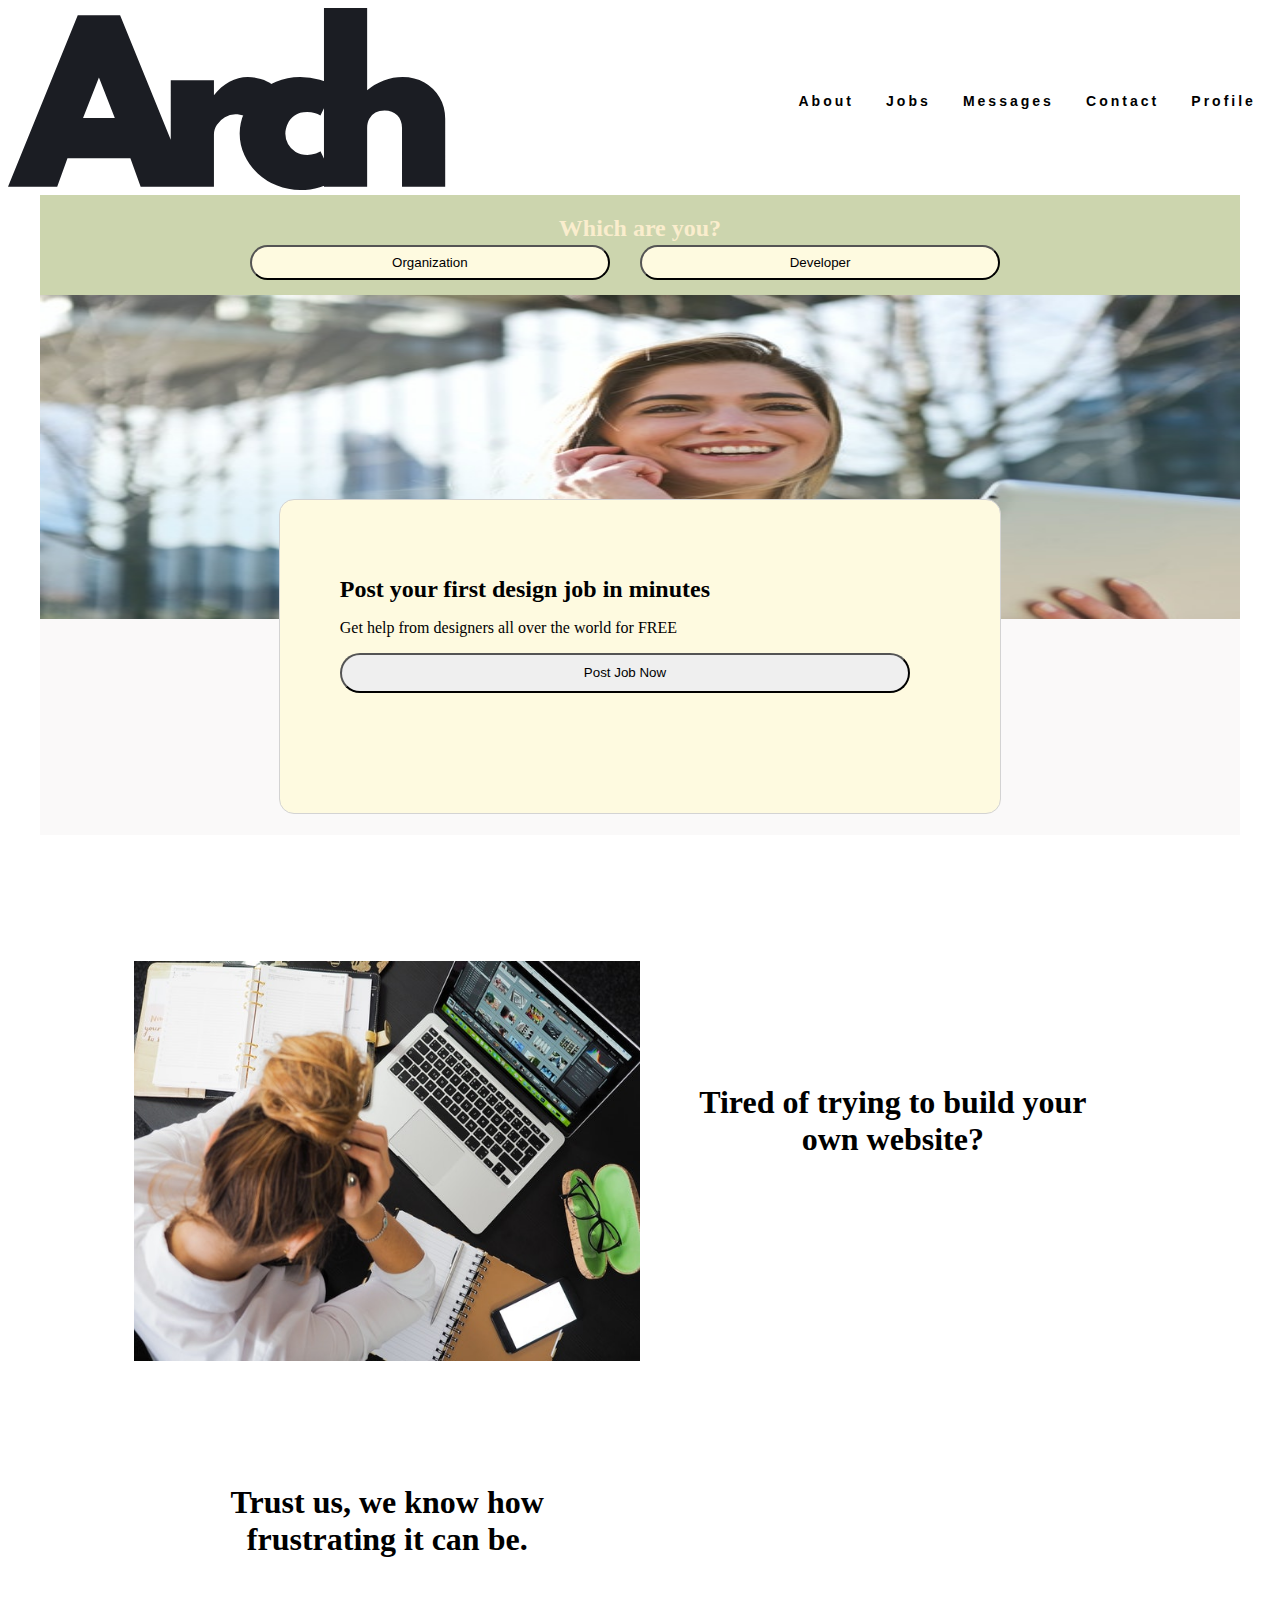
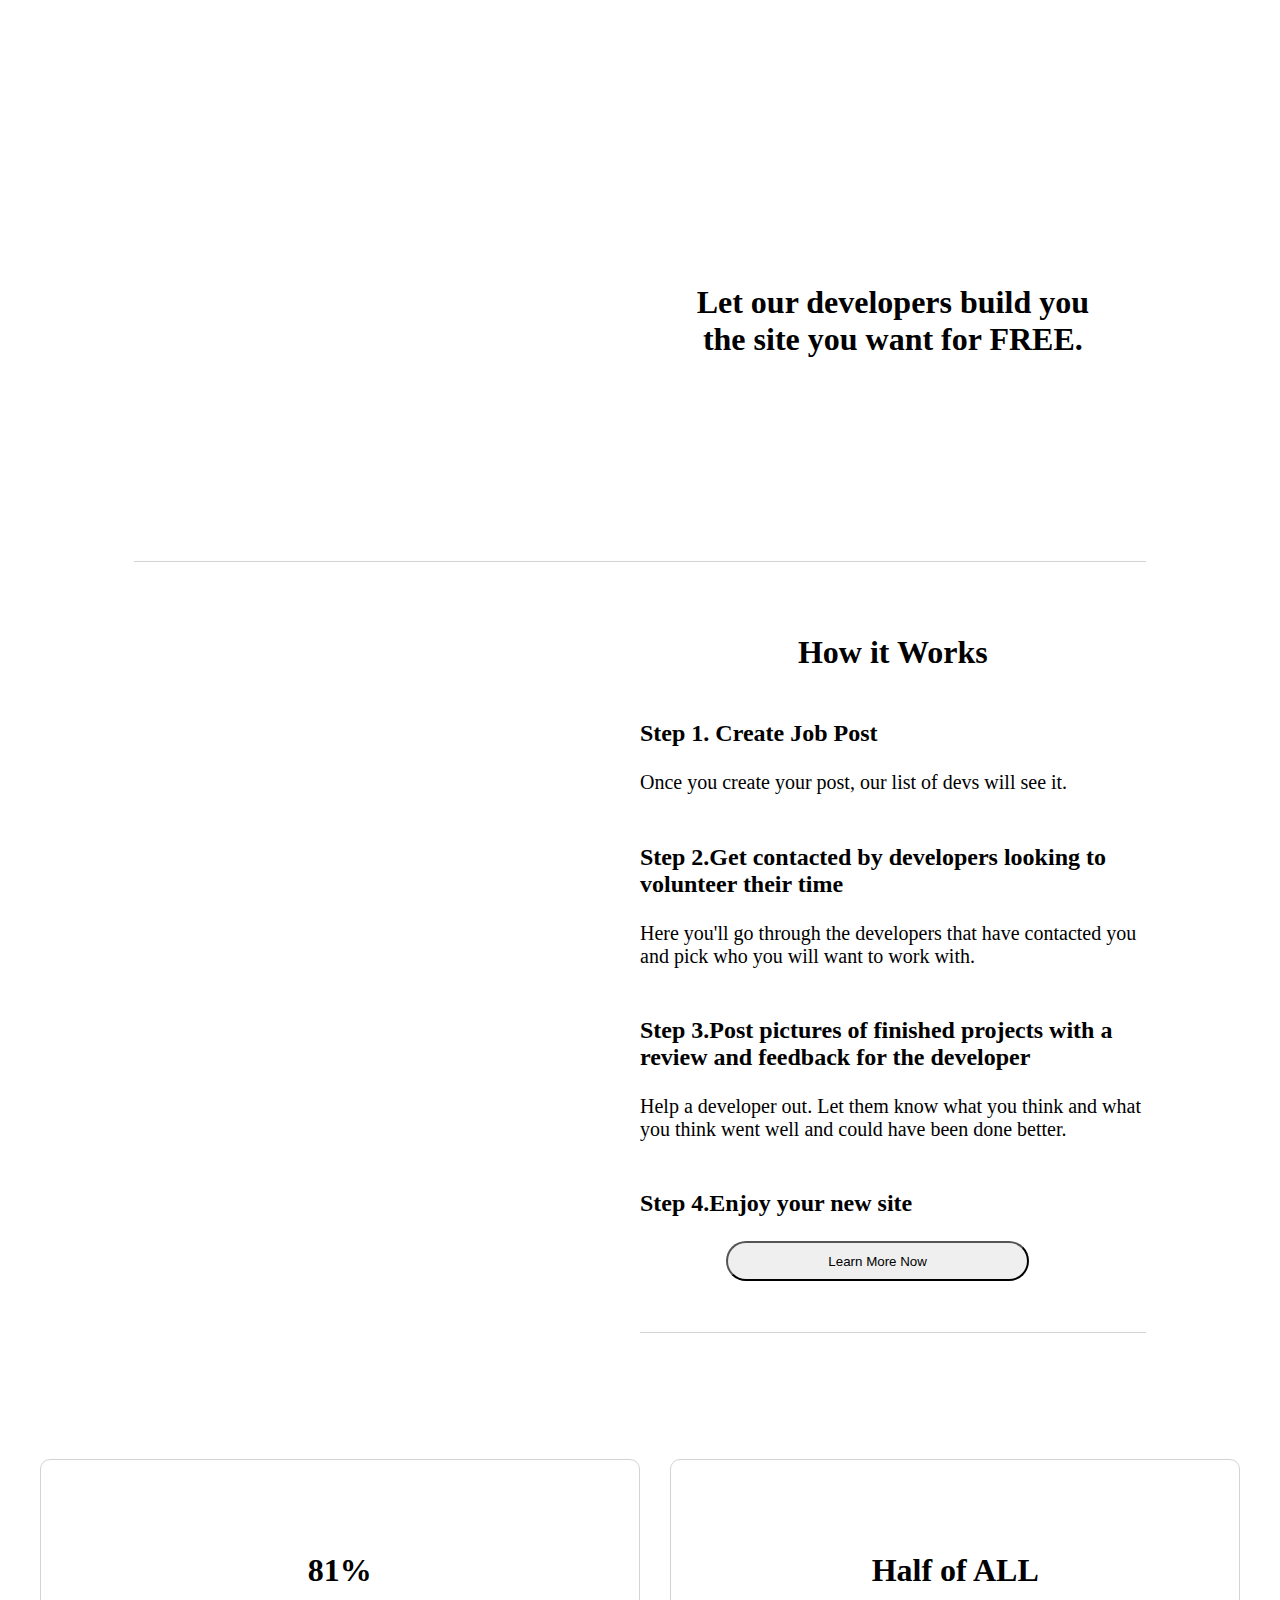
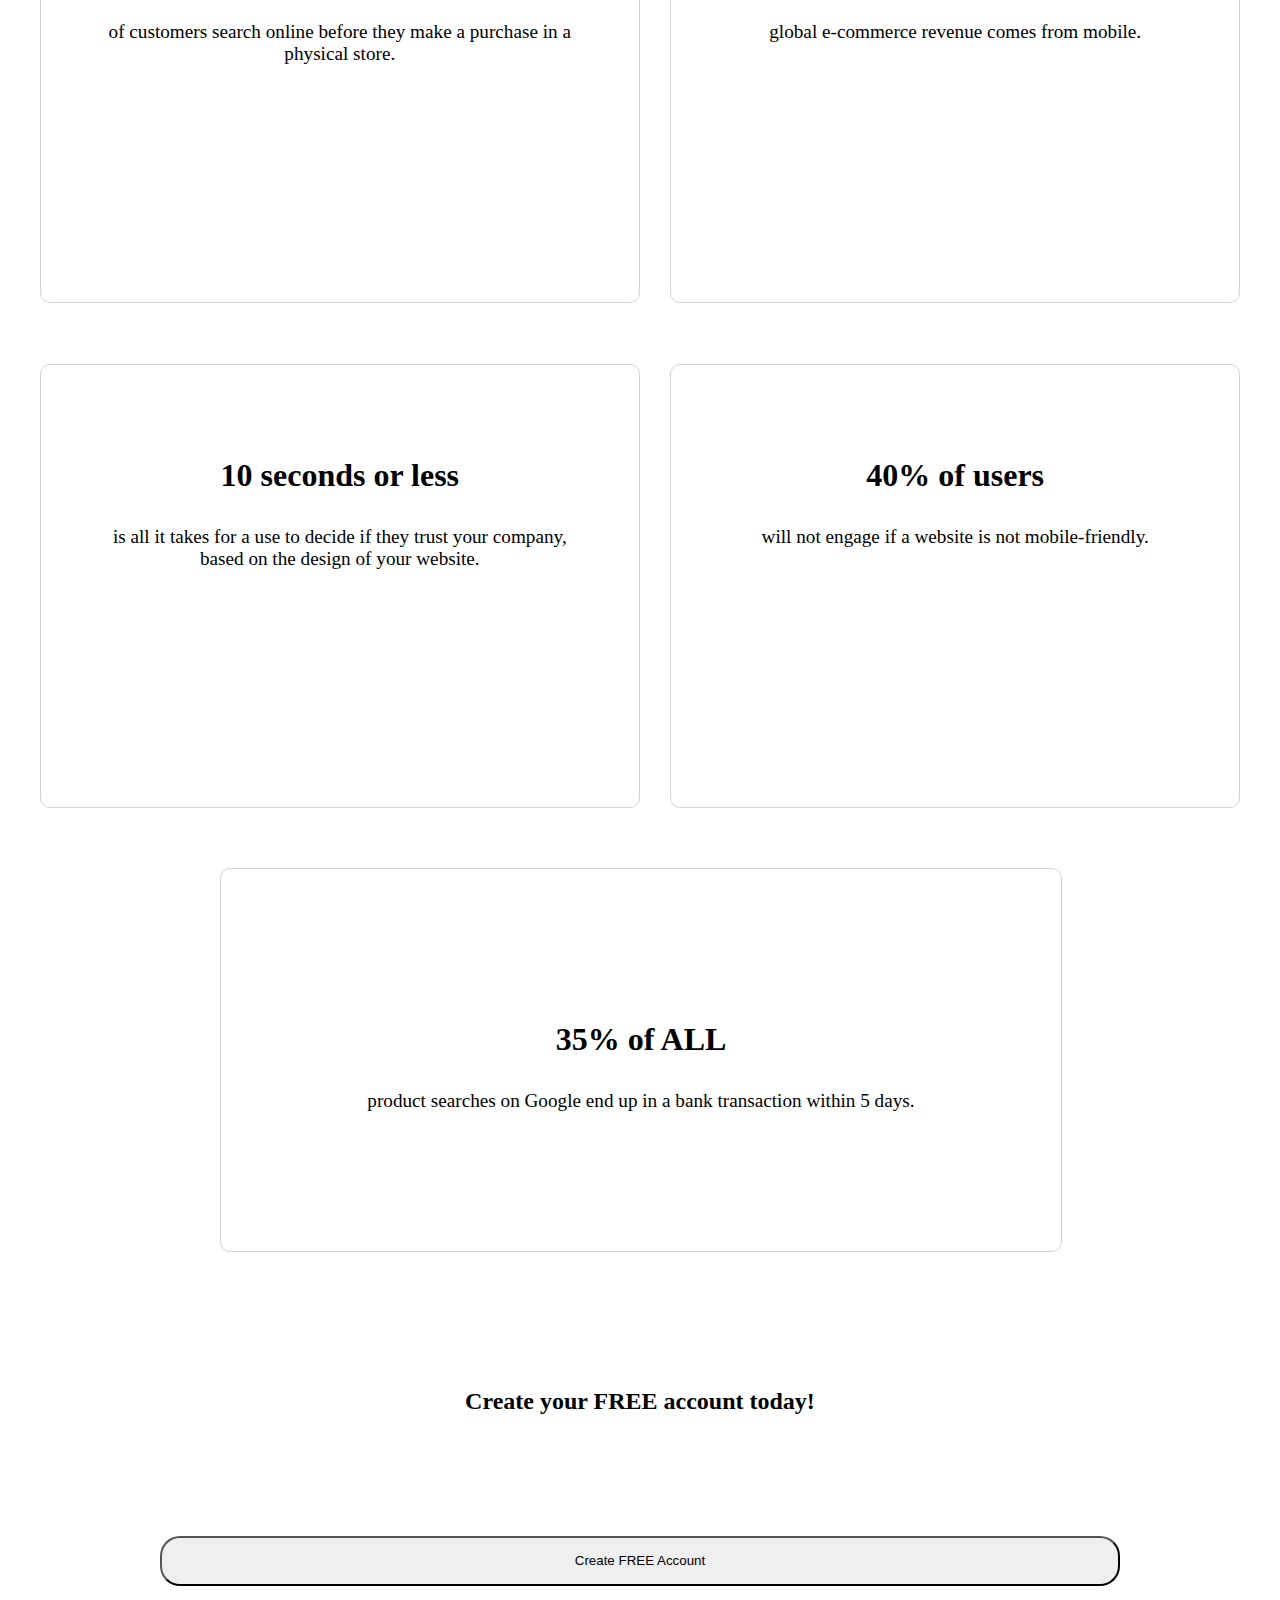
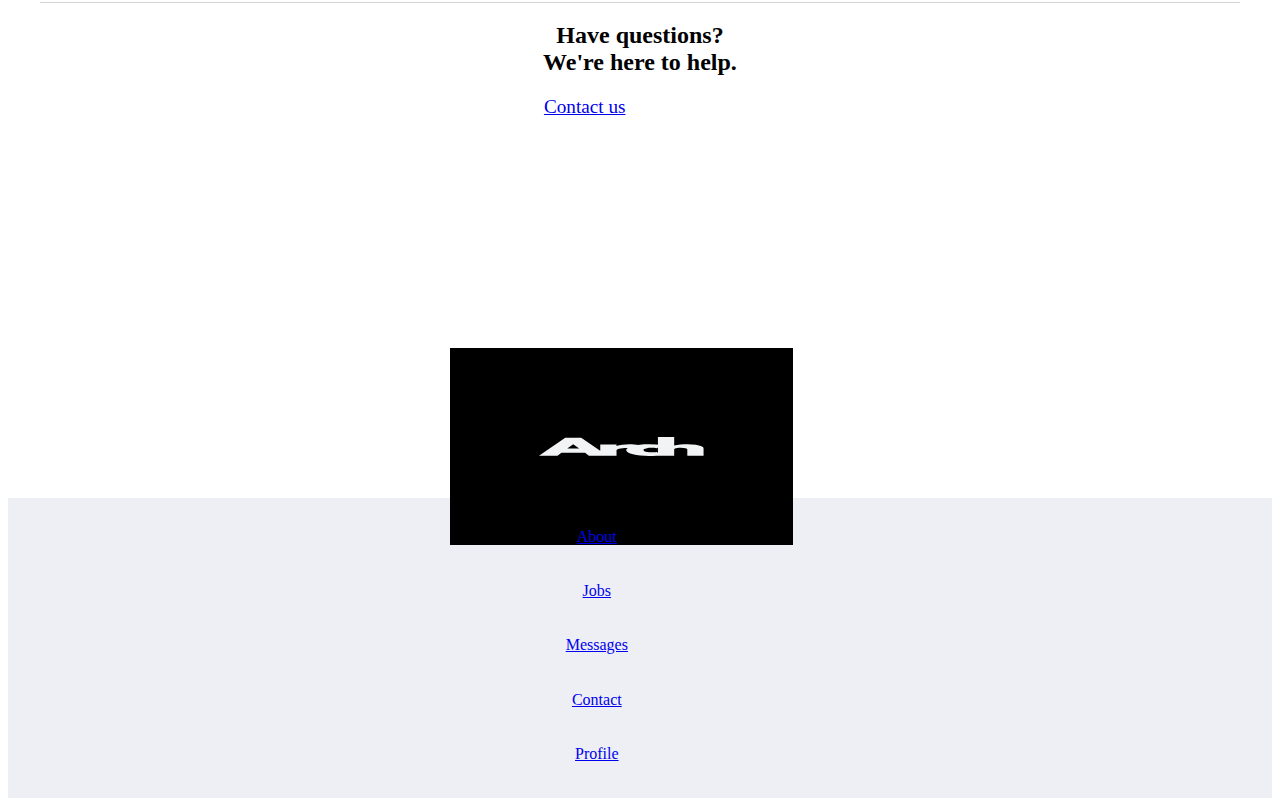
==== commit 8955811d: "Add files via upload" ====
--- a/index.html
+++ b/index.html
@@ -88,7 +88,7 @@
             <p class="home-HIWp">Once you create your post, our list of devs will see it.</p>
           </div>
           <div class="home-HIWWUS2">
-            <h3 class="home-HIWWUH3">Step 3.Get contacted by developers looking to volunteer their time</h3>
+            <h3 class="home-HIWWUH3">Step 2.Get contacted by developers looking to volunteer their time</h3>
             <p class="home-HIWp">
                 Here you'll go through the developers that have contacted you and pick who you will want to work with.
             </p>
--- a/style.css
+++ b/style.css
@@ -395,7 +395,7 @@
     padding: 10%;
     grid-column: 1/3;
     grid-row: 3/4;
-    margin-left: 20%;
+    margin-left: 15%;
     width: 50%;
   }
   .home-statH3 {
@@ -404,6 +404,13 @@
 
   .home-aboutImg3 {
     background-image: url(/assets/home/tablet/Finished.jpg);
+  }
+
+  .home-CTASection {
+    margin: auto;
+  }
+  .home-contactA {
+    margin-left: 42%;
   }
 }
 
@@ -431,3 +438,83 @@
     margin: auto;
   }
 }
+
+/* 
+
+Desktop SMish
+*/
+@media (min-width: 1000px) {
+  .home-about {
+    grid-template-columns: 50% 50%;
+    grid-template-rows: 400px 400px 400px;
+  }
+  .home-aboutImg1 {
+    grid-column: 1/2;
+    grid-row: 1/2;
+  }
+  .home-aboutWU1 {
+    grid-column: 2/3;
+    grid-row: 1/2;
+  }
+  .home-aboutImg2 {
+    grid-column: 2/3;
+    grid-row: 2/3;
+  }
+  .home-aboutWU2 {
+    grid-column: 1/2;
+    grid-row: 2/3;
+  }
+  .home-aboutImg3 {
+    grid-column: 1/2;
+    grid-row: 3/4;
+  }
+  .home-aboutWU3 {
+    grid-column: 2/3;
+    grid-row: 3/4;
+  }
+  .home-aboutWUH1 {
+    font-size: 2rem;
+    text-align: center;
+    padding: 20% 10% 10% 10%;
+  }
+
+  .home-HIW {
+    display: grid;
+    grid-template-columns: 50% 50%;
+  }
+  .home-HIWImg {
+    grid-column: 1/2;
+    display: grid;
+    padding-top: 45%;
+    grid-template-columns: 80%;
+    grid-template-rows: 60%;
+  }
+  .home-HIWWU {
+    grid-column: 2/3;
+    text-align: left;
+  }
+  .home-HIWWUH3,
+  .home-HIWp {
+    text-align: left;
+  }
+
+  .home-HIWImg1 {
+    background-image: url(/assets/home/desktop/job_post.png);
+    background-size: 100% 100%;
+  }
+  .home-HIWImg2 {
+    background-image: url(/assets/home/desktop/contact-graphic.png);
+    background-size: 100% 100%;
+    display: none;
+  }
+  .home-HIWImg3 {
+    background-image: url(/assets/home/desktop/review1.png);
+    background-size: 100% 100%;
+    display: none;
+  }
+  .home-HIWImg4 {
+    background-image: url(/assets/home/desktop/enjoyment1.png);
+    background-size: 100% 100%;
+    display: none;
+  }
+}
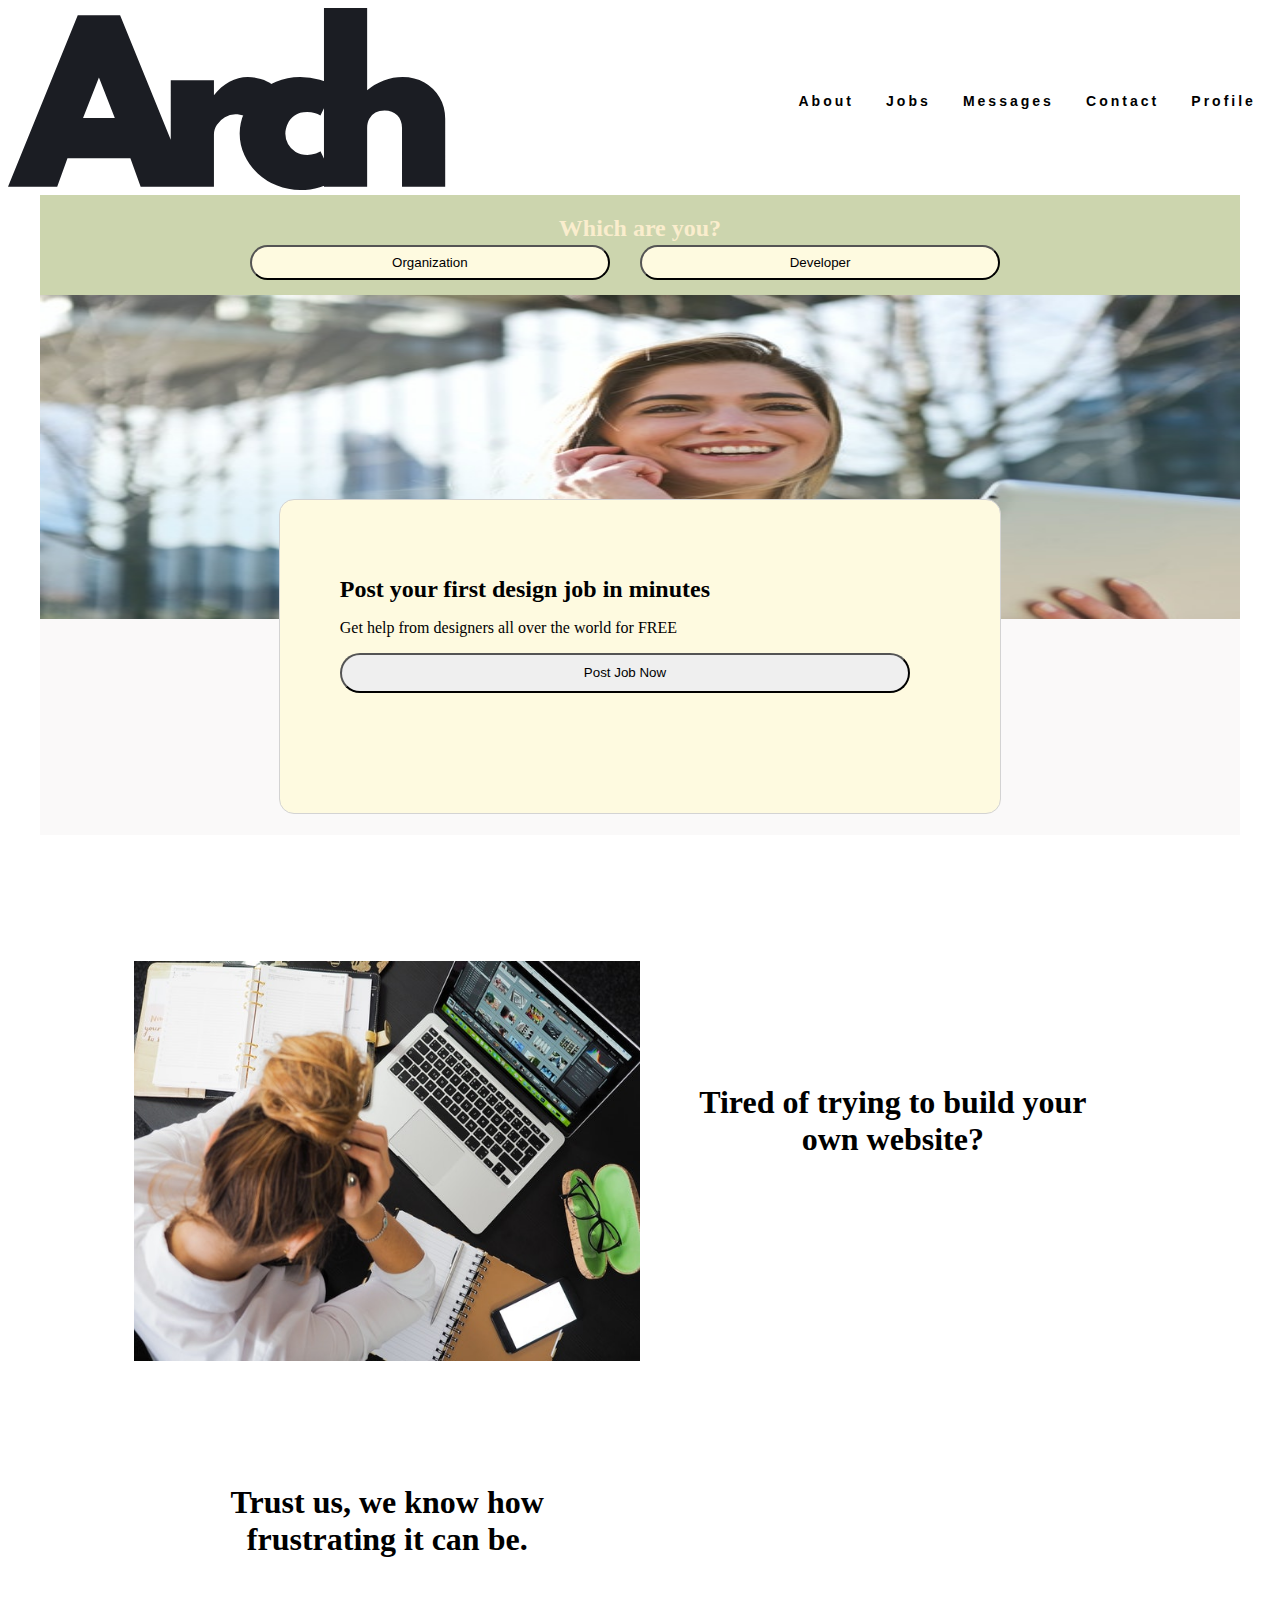
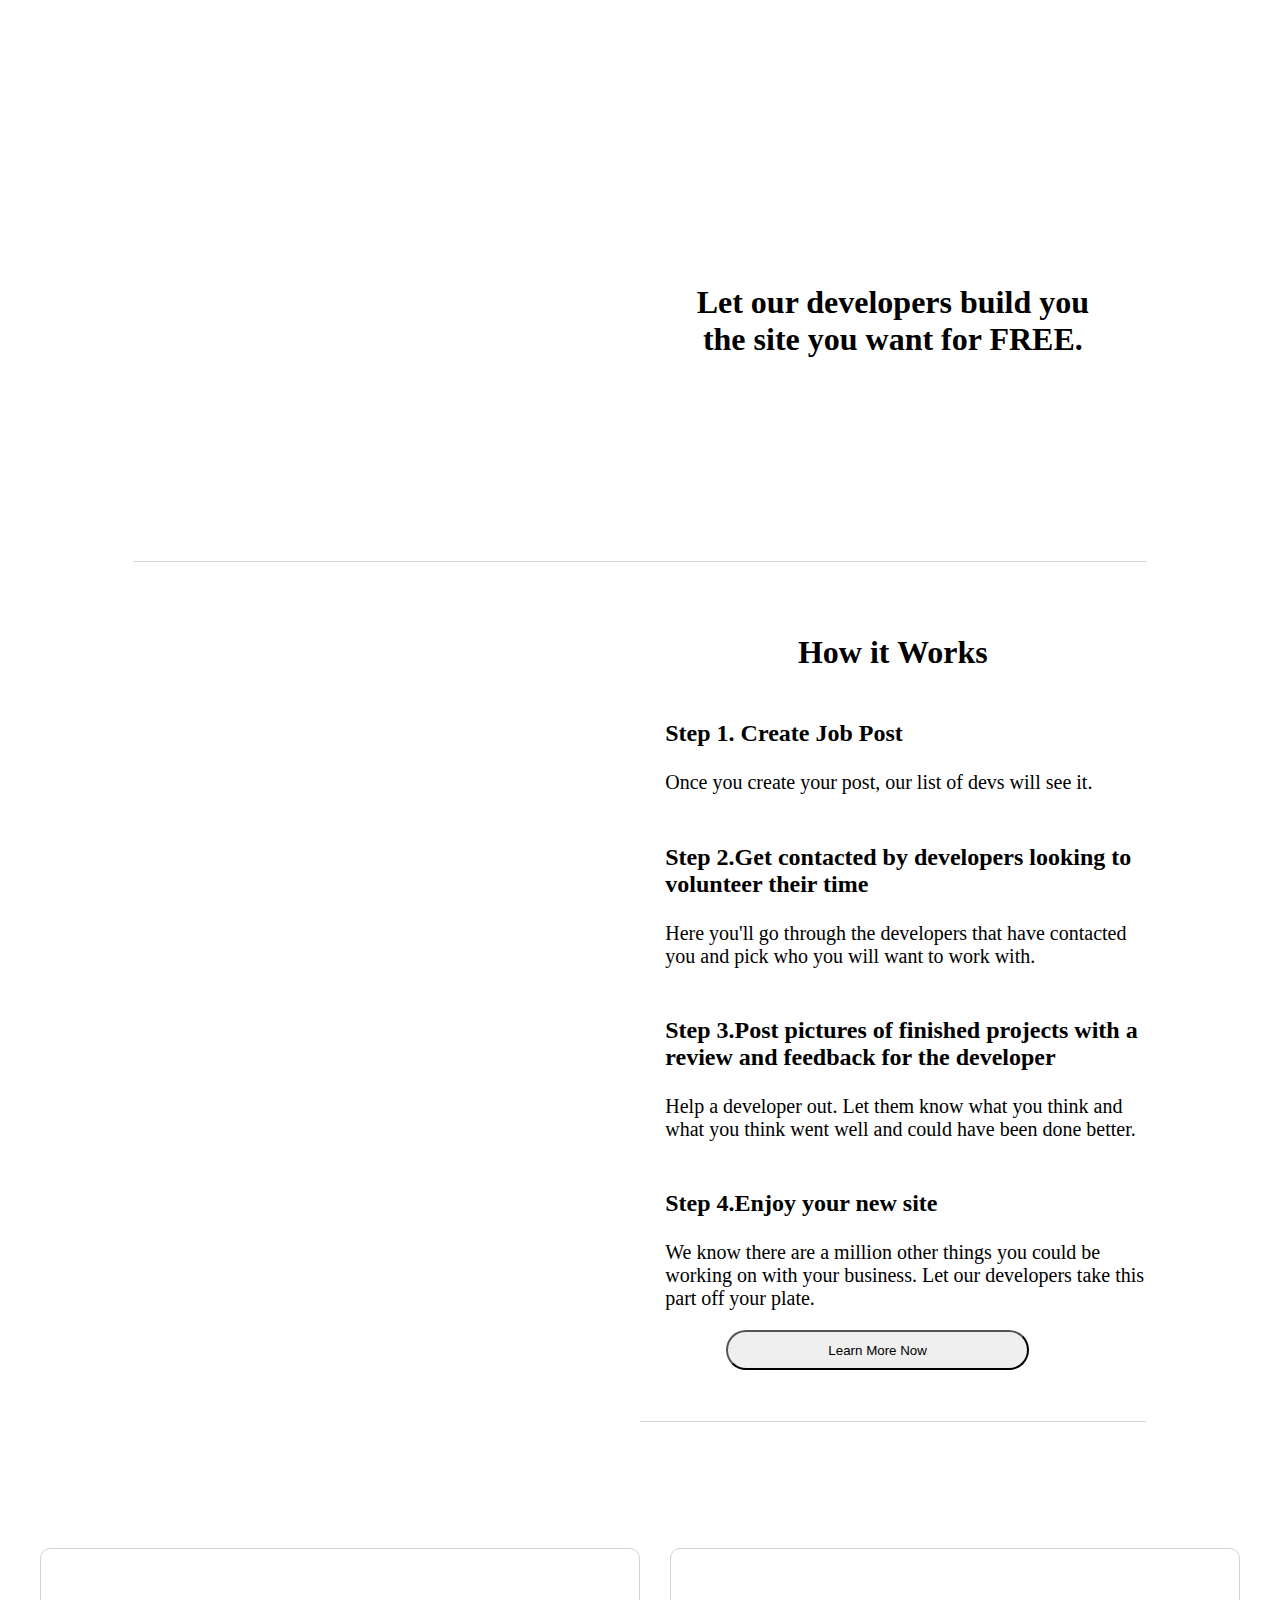
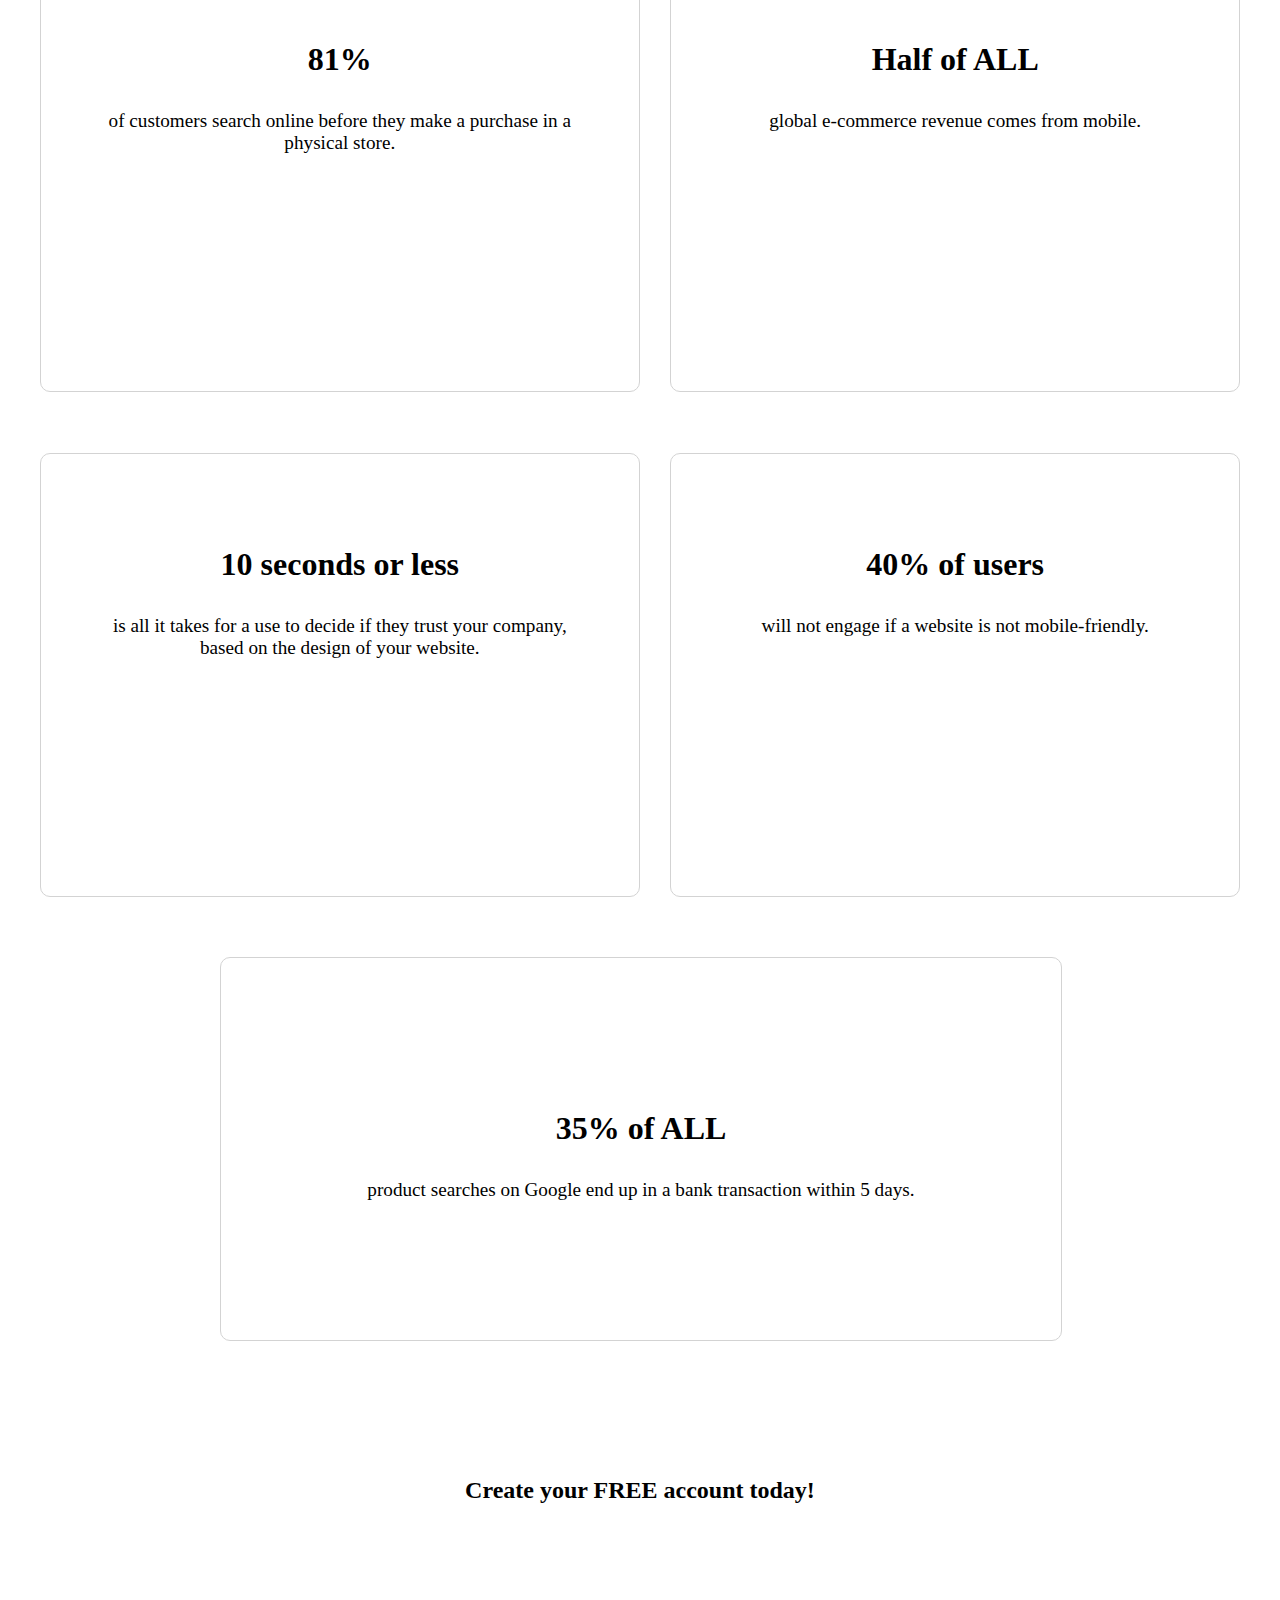
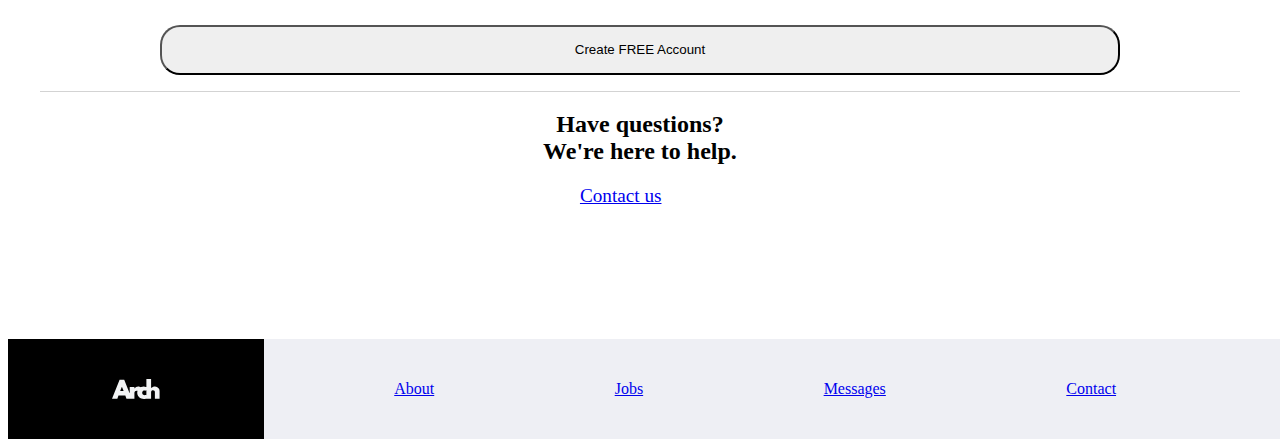
==== commit 18a4d6b9: "Add files via upload" ====
--- a/index.html
+++ b/index.html
@@ -101,7 +101,7 @@
           </div>
           <div class="home-HIWWUS4">
             <h3 class="home-HIWWUH3">Step 4.Enjoy your new site</h3>
-            <!-- <p class="home-HIWp">Step 4.Enjoy your new site</p> -->
+            <p class="home-HIWp">We know there are a million other things you could be working on with your business. Let our developers take this part off your plate. </p>
           </div>
           <button class="home-HIWBtn">Learn More Now</button>
         </div>
--- a/style.css
+++ b/style.css
@@ -360,6 +360,81 @@
 --------------------------------------------------*/
 
 @media (min-width: 600px) {
+  footer {
+    /* position: absolute; */
+    /* bottom: -180; */
+    width: 100vw;
+    /* height: 100px; */
+    /* margin-bottom: -10%; */
+  }
+
+  .mainFooter {
+    height: 100px;
+    /* position: fixed; */
+    bottom: 0;
+    margin-bottom: -10%;
+    grid-template-rows: 100%;
+    grid-template-columns: 20% 80%;
+    width: 100vw;
+    background-color: transparent;
+  }
+  .footerLogo-Div {
+    grid-column: 1/2;
+    grid-row: 1/2;
+    /* height: fit-content; */
+    height: 100%;
+    width: 100%;
+    position: relative;
+    bottom: 0;
+    margin-bottom: -55%;
+    margin-left: 0;
+    display: flex;
+    justify-content: flex-start;
+    align-items: center;
+  }
+  .footer-a {
+    display: flex;
+    align-items: center;
+    flex-direction: row;
+    justify-self: center;
+    margin: auto;
+    /* padding-left: 20%; */
+  }
+  .logoFooter {
+    height: 25%;
+    width: 50%;
+    /* margin-top: 1px;
+            margin-right: auto; */
+    padding: 0;
+    background-color: transparent;
+    grid-column: 1/2;
+    grid-row: 1/2;
+    /* margin: 0%; */
+    align-self: center;
+  }
+  .footerLinks {
+    grid-column: 2/3;
+    grid-row: 1/2;
+    display: flex;
+    flex-direction: row;
+    justify-content: space-around;
+    margin-top: 0;
+    background-color: #eeeff4;
+    width: 110%;
+    height: 100%;
+    margin-right: 25%;
+    /* margin-left: -13%; */
+    /* padding-right: 20%; */
+  }
+  .footerBtn {
+    grid-column: 3/4;
+    grid-row: 1/2;
+    height: 65%;
+    padding-top: 20px;
+    display: flex;
+    flex-direction: row;
+    justify-content: center;
+  }
   .home-HIW {
     width: 80%;
     margin: auto;
@@ -437,6 +512,12 @@
     width: 80%;
     margin: auto;
   }
+  .home-contact {
+    margin-bottom: -20%;
+  }
+  .home-contactA {
+    margin-left: 45%;
+  }
 }
 
 /* 
@@ -496,6 +577,7 @@
   .home-HIWWUH3,
   .home-HIWp {
     text-align: left;
+    padding-left: 5%;
   }
 
   .home-HIWImg1 {
@@ -517,4 +599,7 @@
     background-size: 100% 100%;
     display: none;
   }
-}
+  .on {
+    border-left: 3px blue solid;
+  }
+}
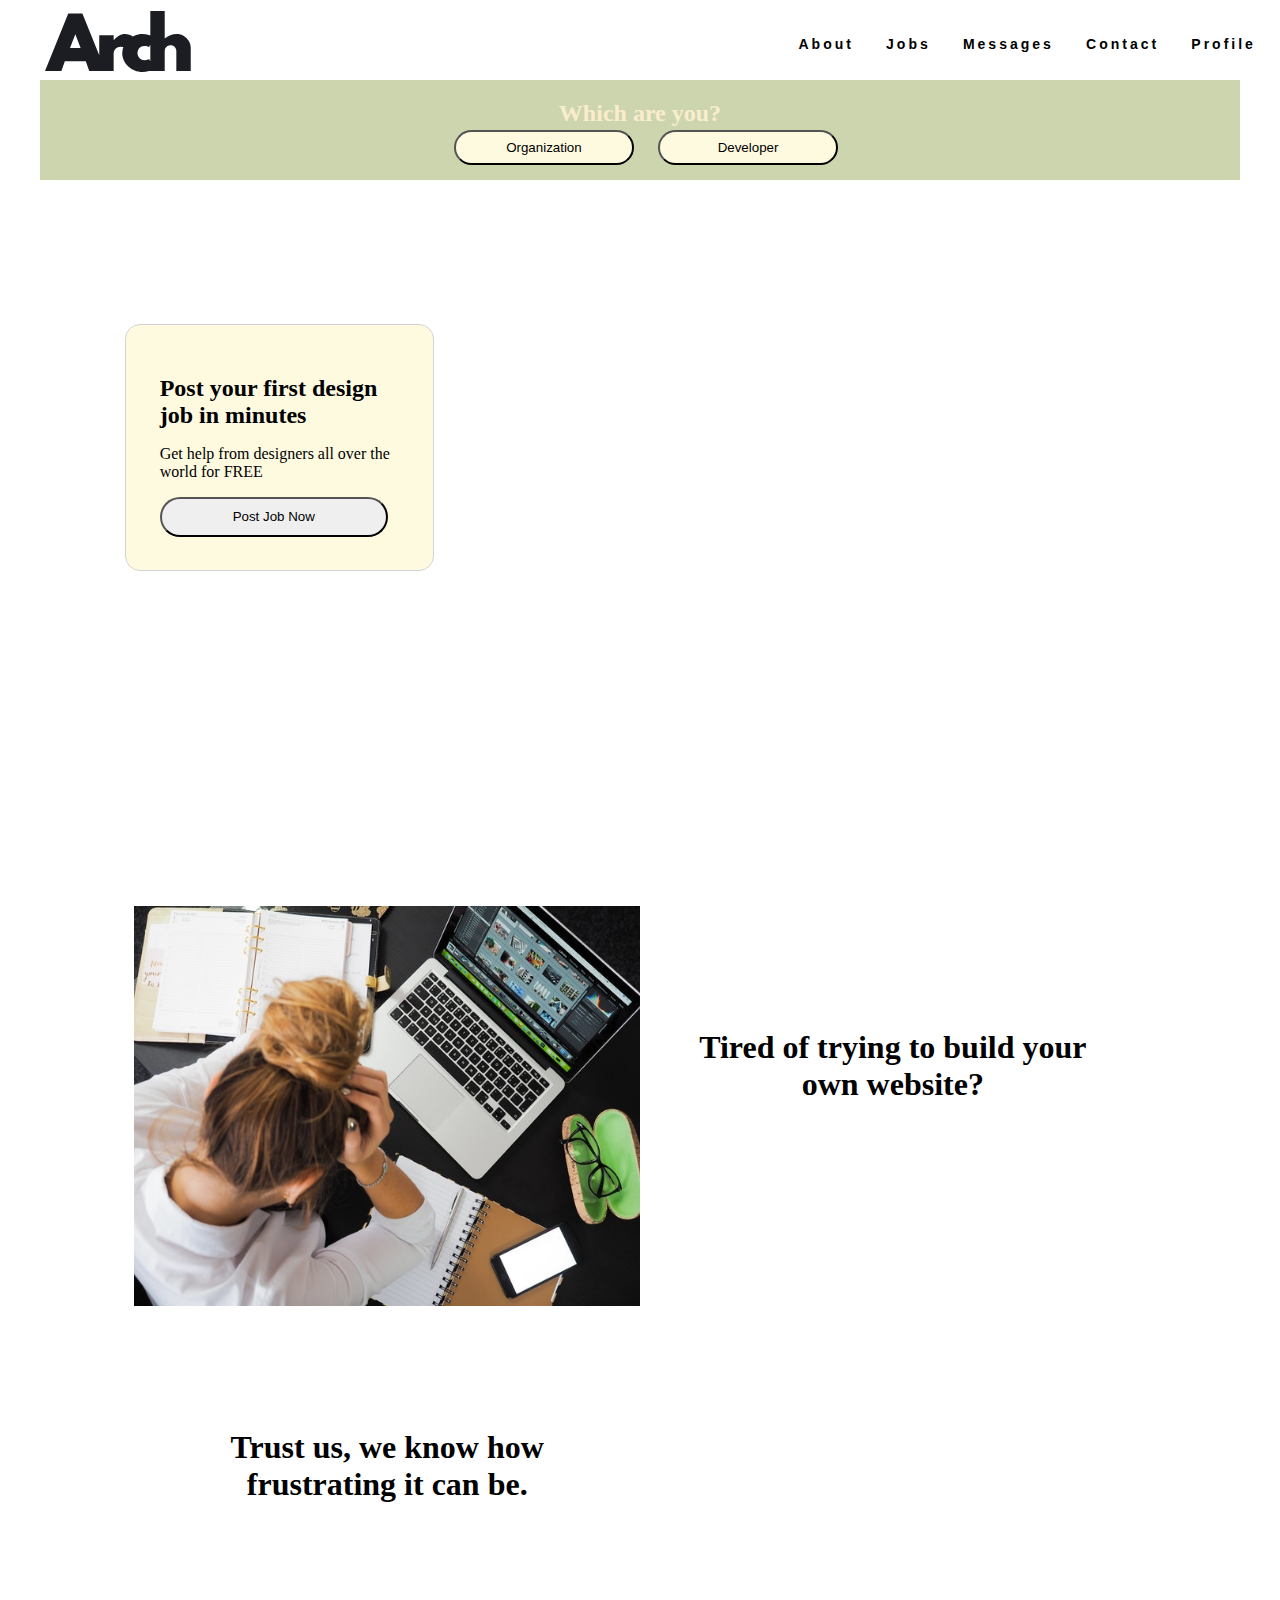
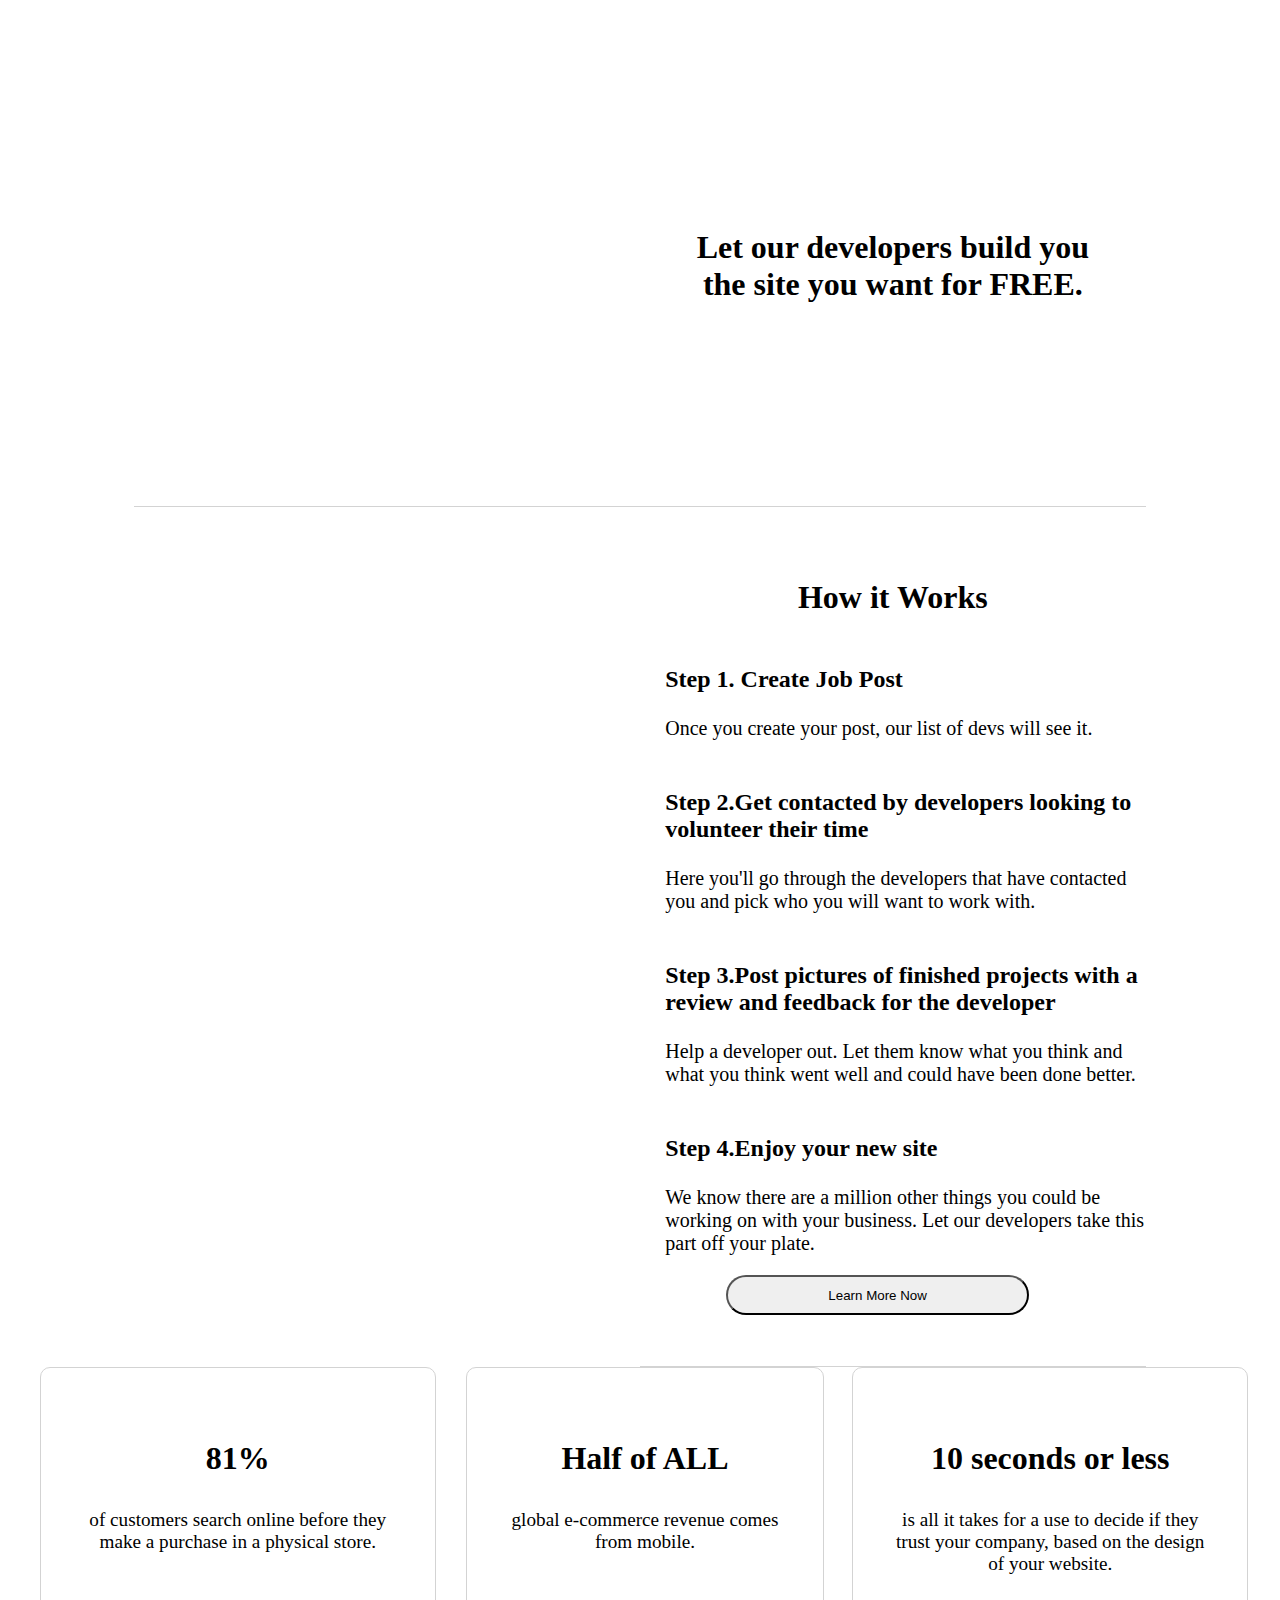
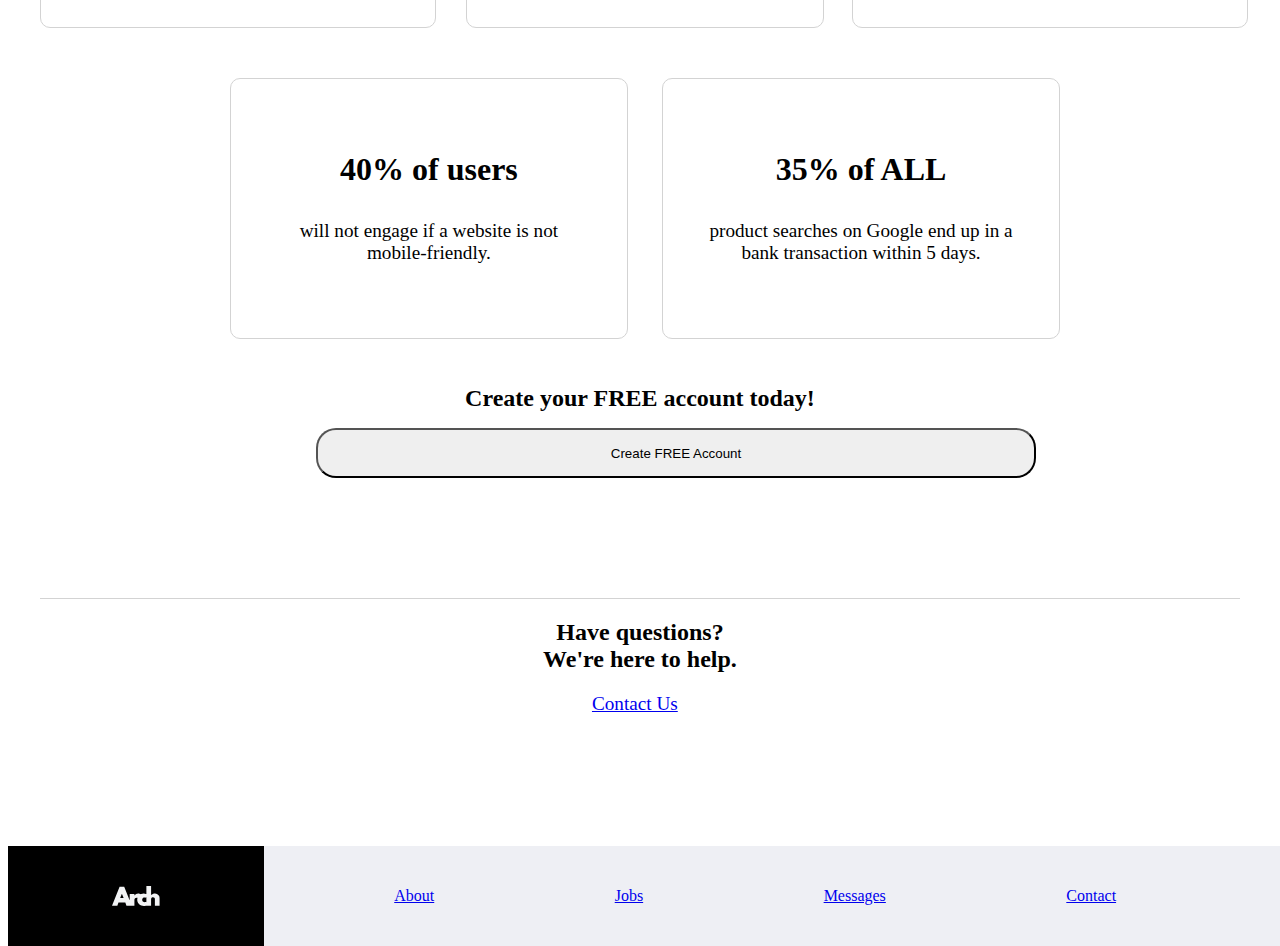
==== commit 8e49e120: "Add files via upload" ====
--- a/index.html
+++ b/index.html
@@ -4,7 +4,7 @@
     <meta charset="UTF-8" />
     <meta http-equiv="X-UA-Compatible" content="IE=edge" />
     <meta name="viewport" content="width=device-width, initial-scale=1.0" />
-    <link rel="stylesheet" href="/style.css">
+    <link rel="stylesheet" href="/style.css" />
     <title>Vol Site Index</title>
   </head>
   <body>
@@ -33,20 +33,20 @@
     <!-- /nav -->
 
     <section class="home-mainOrgContainer">
-        <section class="home-topQuestion">
-            <h2 class="home-topQH2">Which are you?</h2>
-            
-                <button class="home-topQBtn1 topQBtns">Organization</button>
-                <button class="home-topQBtn2 topQBtns">Developer</button>
-            
-        </section>
+      <section class="home-topQuestion">
+        <h2 class="home-topQH2">Which are you?</h2>
+
+        <button class="home-topQBtn1 topQBtns">Organization</button>
+        <button class="home-topQBtn2 topQBtns">Developer</button>
+      </section>
       <section class="home-OrgTop">
         <div class="home-OrgTopCTA">
           <div class="home-OrgTopCTAWU">
             <h1 class="home-OrgTopCTAH1">
-              Post your first design job in minutes </h1>
-              <p class="">Get help from designers all over the world for FREE</p>
-            
+              Post your first design job in minutes
+            </h1>
+            <p class="">Get help from designers all over the world for FREE</p>
+
             <button class="home-OrgTopBtn">Post Job Now</button>
           </div>
         </div>
@@ -82,26 +82,39 @@
           <div class="home-HIWImg4"></div>
         </div>
         <div class="home-HIWWU">
-            <h1 class="home-HIWH1">How it Works</h1>
+          <h1 class="home-HIWH1">How it Works</h1>
           <div class="home-HIWWUS1">
-             <h3 class="home-HIWWUH3">Step 1. Create Job Post</h3> 
-            <p class="home-HIWp">Once you create your post, our list of devs will see it.</p>
+            <h3 class="home-HIWWUH3">Step 1. Create Job Post</h3>
+            <p class="home-HIWp">
+              Once you create your post, our list of devs will see it.
+            </p>
           </div>
           <div class="home-HIWWUS2">
-            <h3 class="home-HIWWUH3">Step 2.Get contacted by developers looking to volunteer their time</h3>
+            <h3 class="home-HIWWUH3">
+              Step 2.Get contacted by developers looking to volunteer their time
+            </h3>
             <p class="home-HIWp">
-                Here you'll go through the developers that have contacted you and pick who you will want to work with.
+              Here you'll go through the developers that have contacted you and
+              pick who you will want to work with.
             </p>
           </div>
           <div class="home-HIWWUS3">
-            <h3 class="home-HIWWUH3">Step 3.Post pictures of finished projects with a review and feedback for the developer</h3>
+            <h3 class="home-HIWWUH3">
+              Step 3.Post pictures of finished projects with a review and
+              feedback for the developer
+            </h3>
             <p class="home-HIWp">
-              Help a developer out. Let them know what you think and what you think went well and could have been done better.
+              Help a developer out. Let them know what you think and what you
+              think went well and could have been done better.
             </p>
           </div>
           <div class="home-HIWWUS4">
             <h3 class="home-HIWWUH3">Step 4.Enjoy your new site</h3>
-            <p class="home-HIWp">We know there are a million other things you could be working on with your business. Let our developers take this part off your plate. </p>
+            <p class="home-HIWp">
+              We know there are a million other things you could be working on
+              with your business. Let our developers take this part off your
+              plate.
+            </p>
           </div>
           <button class="home-HIWBtn">Learn More Now</button>
         </div>
@@ -109,67 +122,74 @@
 
       <section class="home-stats">
         <div class="home-stats1">
-          <H3 class="home-statH3">81%</H3>
+          <h3 class="home-statH3">81%</h3>
           <p class="home-statP">
-             of customers search online before they make a purchase in a
-            physical store.
+            of customers search online before they make a purchase in a physical
+            store.
           </p>
         </div>
         <div class="home-stats2">
-          <H3 class="home-statH3">Half of ALL</H3>
-          <p class="home-statP">
-             global e-commerce revenue comes from mobile.
-          </p>
+          <h3 class="home-statH3">Half of ALL</h3>
+          <p class="home-statP">global e-commerce revenue comes from mobile.</p>
         </div>
         <div class="home-stats3">
-          <H3 class="home-statH3">10 seconds or less</H3>
+          <h3 class="home-statH3">10 seconds or less</h3>
           <p class="home-statP">
-               is all it takes for a use to decide if they trust your company, based on the design of your website.
+            is all it takes for a use to decide if they trust your company,
+            based on the design of your website.
           </p>
         </div>
         <div class="home-stats4">
-          <H3 class="home-statH3">40% of users</H3>
+          <h3 class="home-statH3">40% of users</h3>
           <p class="home-statP">
-             will not engage if a website is not mobile-friendly.
+            will not engage if a website is not mobile-friendly.
           </p>
         </div>
         <div class="home-stats5">
-          <H3 class="home-statH3">35% of ALL</H3>
+          <h3 class="home-statH3">35% of ALL</h3>
           <p class="home-statP">
-             product searches on Google end up in a bank transaction within 5 days.
+            product searches on Google end up in a bank transaction within 5
+            days.
           </p>
         </div>
       </section>
 
       <section class="home-CTASection">
         <div class="home-CTADiv">
-            <h1 class="home-CTAH1">Create your FREE account today!</1>
-            <button class="home-CTABtn">Create FREE Account</button>
+          <h1 class="home-CTAH1">Create your FREE account today!</h1>
+          <button class="home-CTABtn">Create FREE Account</button>
         </div>
       </section>
       <section class="home-contact">
-          <div class="home-contactDiv">
-              <h2 class="home-contactH2">Have questions?<br> We're here to help.</h2>
-              <a href="contact.html" class="home-contactA">Contact us</a>
-          </div>
+        <div class="home-contactDiv">
+          <h2 class="home-contactH2">
+            Have questions?<br />
+            We're here to help.
+          </h2>
+          <a href="contact.html" class="home-contactA">Contact Us</a>
+        </div>
       </section>
     </section>
 
-
-    <footer >
-        <div class="mainFooter">
-          <div class="footerLogo-Div">
-            <a class="footer-a" href="/index.html"><img src="/assets/shared/tempLogo white.svg" class="logoFooter" alt="Logo"></a>
-          </div>
-          <ul class="footerLinks">
-            <li><a href="/about.html">About</a></li>
-            <li><a href="/jobs.html">Jobs</a></li>
-            <li><a href="/messages.html">Messages</a></li>
-            <li><a href="/contact.html">Contact</a></li>
-            <li><a href="/profile.html">Profile</a></li>
-          </ul>
+    <footer>
+      <div class="mainFooter">
+        <div class="footerLogo-Div">
+          <a class="footer-a" href="/index.html"
+            ><img
+              src="/assets/shared/tempLogo white.svg"
+              class="logoFooter"
+              alt="Logo"
+          /></a>
         </div>
-      </footer>
-      <script src="/script.js"></script>
+        <ul class="footerLinks">
+          <li><a href="/about.html">About</a></li>
+          <li><a href="/jobs.html">Jobs</a></li>
+          <li><a href="/messages.html">Messages</a></li>
+          <li><a href="/contact.html">Contact</a></li>
+          <li><a href="/profile.html">Profile</a></li>
+        </ul>
+      </div>
+    </footer>
+    <script src="/script.js"></script>
   </body>
 </html>
--- a/style.css
+++ b/style.css
@@ -22,8 +22,8 @@
 }
 
 .logoTop {
-  height: 50%;
-  width: 60%;
+  height: 40%;
+  width: 40%;
 }
 
 .nav-links {
@@ -337,7 +337,7 @@
   width: 80%;
   height: 50px;
   border-radius: 20px;
-  margin-top: 10%;
+  margin: 5% auto 10% 10%;
 }
 .home-contact {
   margin-top: 10%;
@@ -360,6 +360,10 @@
 --------------------------------------------------*/
 
 @media (min-width: 600px) {
+  .logoTop {
+    height: 20%;
+    width: 25%;
+  }
   footer {
     /* position: absolute; */
     /* bottom: -180; */
@@ -487,12 +491,16 @@
   .home-contactA {
     margin-left: 42%;
   }
-}
-
-/* 
-
-Desktop SM
-*/
+  .home-CTABtn {
+    width: 70%;
+    margin: 5% auto 10% 15%;
+  }
+}
+
+/* --------------------------------------------------------------
+---------------------------------------------------------
+Desktop SM-----------------------------------------------------------
+-----------------------------------------------------------*/
 
 @media (min-width: 800px) {
   .home-OrgTopCTAWU {
@@ -518,13 +526,87 @@
   .home-contactA {
     margin-left: 45%;
   }
-}
-
-/* 
-
-Desktop SMish
-*/
+
+  .home-stats {
+    grid-template-columns: 33% 33% 33%;
+    grid-template-rows: 50% 50%;
+    height: min-content;
+    gap: 10px;
+    margin: auto;
+  }
+  .home-stats1 {
+    grid-column: 1/2;
+    grid-row: 1/2;
+  }
+  .home-stats2 {
+    grid-column: 2/3;
+    grid-row: 1/2;
+    width: 70%;
+  }
+  .home-stats3 {
+    grid-column: 3/4;
+    grid-row: 1/2;
+  }
+  .home-stats4 {
+    grid-column: 1/2;
+    grid-row: 2/3;
+    margin-left: 48%;
+    width: 80%;
+  }
+  .home-stats5 {
+    grid-column: 3/4;
+    grid-row: 2/3;
+    width: 80%;
+    margin-left: -48%;
+    /* margin-right: 20%; */
+  }
+}
+
+/* ----------------------------------------------------------------------
+-------------------------------------------------------------------
+Desktop SMish-----------------------------------------------------
+----------------------------------------------------------------------*/
 @media (min-width: 1000px) {
+  .logoTop {
+    height: 20%;
+    width: 20%;
+    max-height: 100px;
+    max-width: 150px;
+    margin-left: 5%;
+  }
+  .topQBtns {
+    width: 30%;
+  }
+  .home-topQBtn1 {
+    margin-left: 69%;
+  }
+  .home-topQBtn2 {
+    margin-left: 3%;
+  }
+  .home-OrgTop {
+    grid-template-columns: 20% 20% 60%;
+    grid-template-rows: 100%;
+    height: 600px;
+  }
+  .home-OrgTopCTA {
+    grid-column: 1/3;
+    grid-row: 1/2;
+    z-index: 1;
+    width: 100%;
+    height: min-content;
+    margin-top: 40%;
+    background-color: transparent;
+  }
+  .home-OrgTopCTAWU {
+    padding: 7%;
+  }
+  .home-OrgTopImg {
+    grid-column: 1/4;
+    grid-row: 1/2;
+    z-index: -1;
+    background-image: url(/assets/home/desktop/Happy\ Woman.jpg);
+  }
+
   .home-about {
     grid-template-columns: 50% 50%;
     grid-template-rows: 400px 400px 400px;
@@ -602,4 +684,21 @@
   .on {
     border-left: 3px blue solid;
   }
-}
+  .home-CTABtn {
+    width: 60%;
+    max-width: 800px;
+    margin: 0% auto 10% 23%;
+  }
+  .home-contactA {
+    margin-left: 45%;
+  }
+}
+
+/* 
+Contact adjustment 
+*/
+@media (min-width: 1000px) {
+  .home-contactA {
+    margin-left: 46%;
+  }
+}
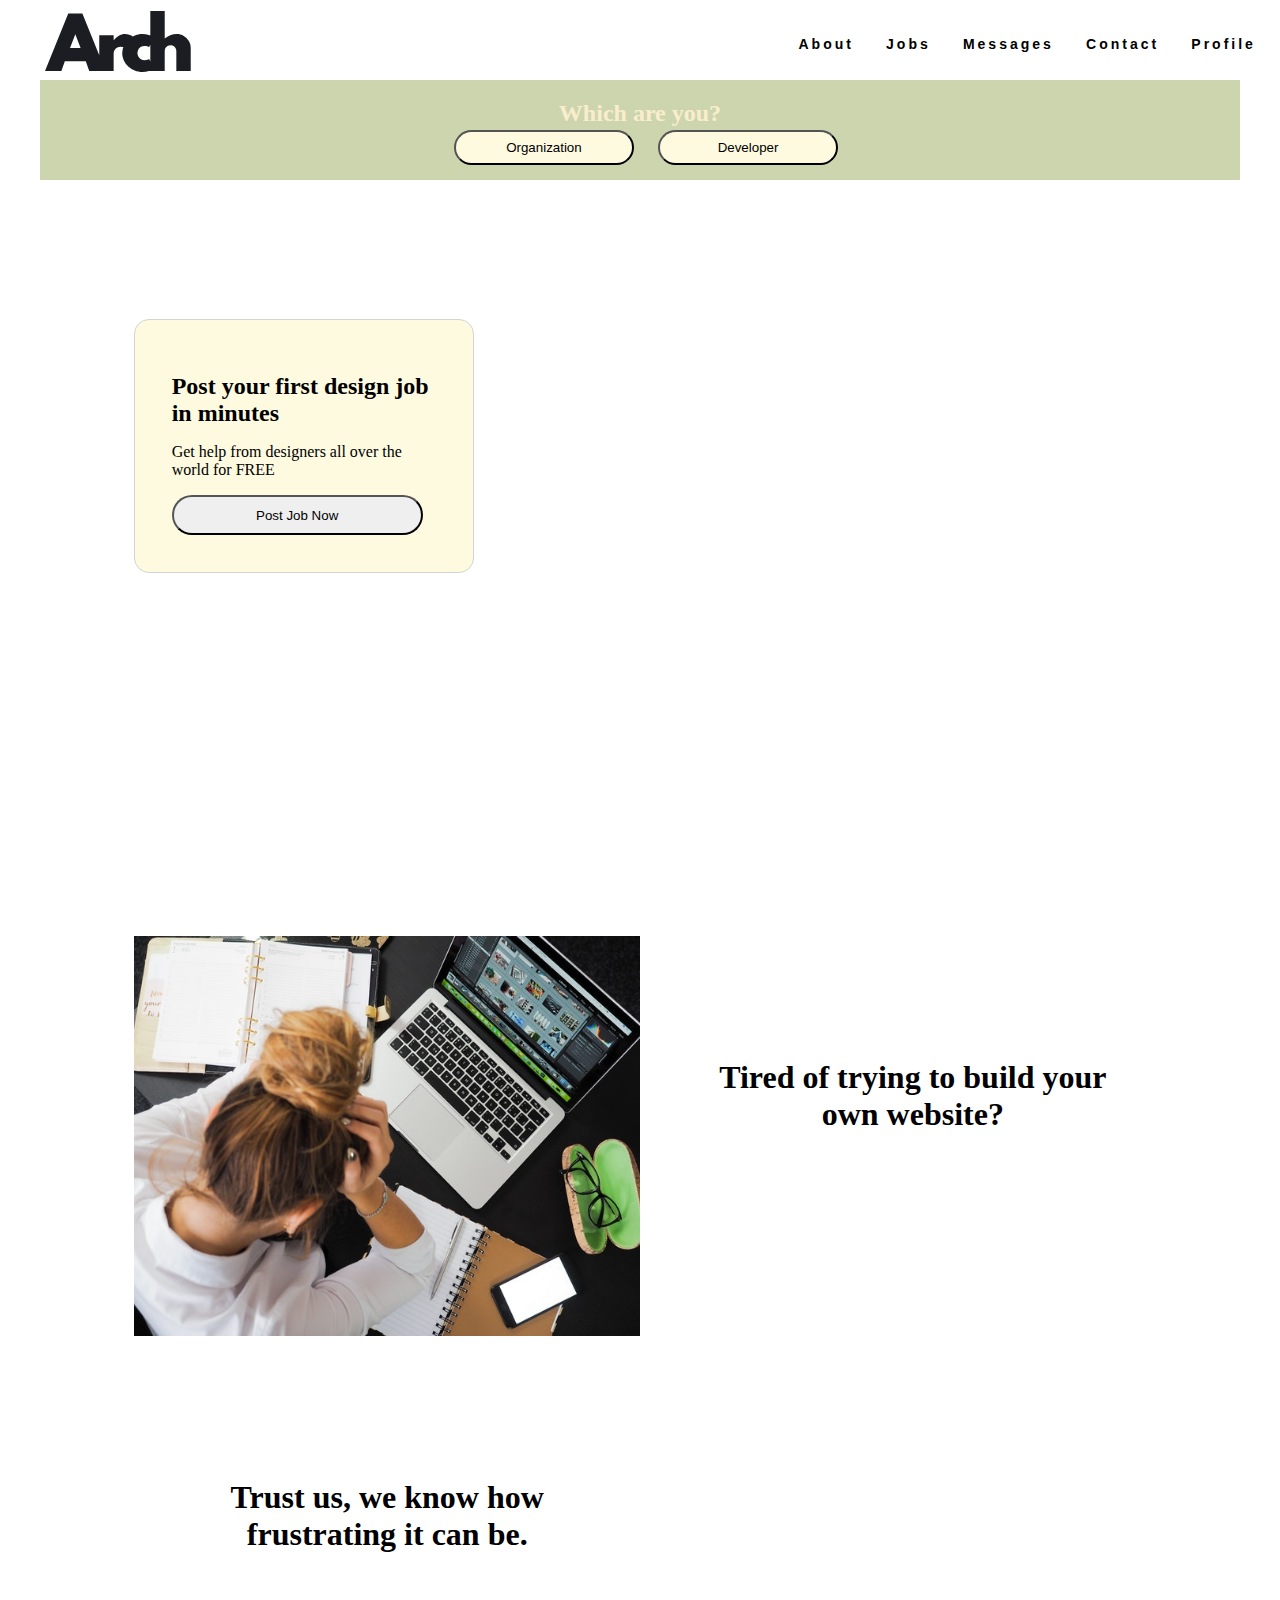
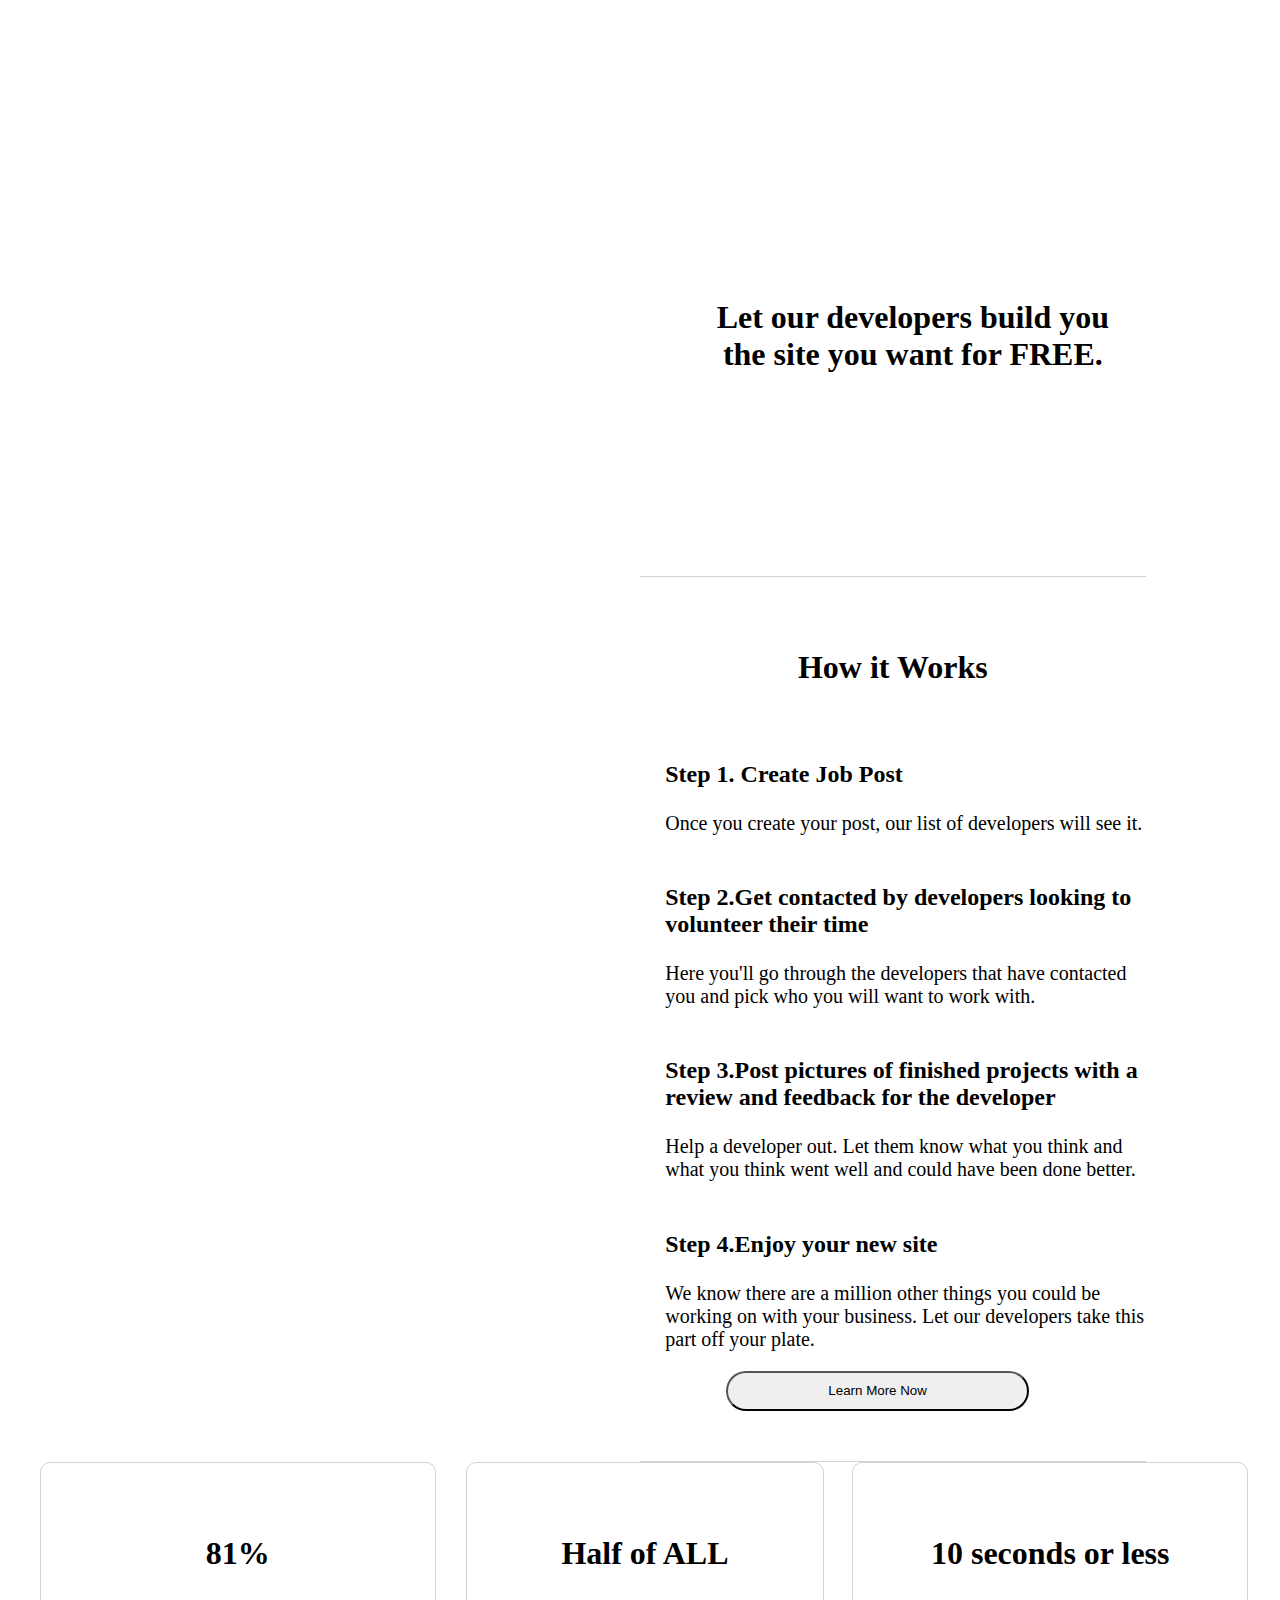
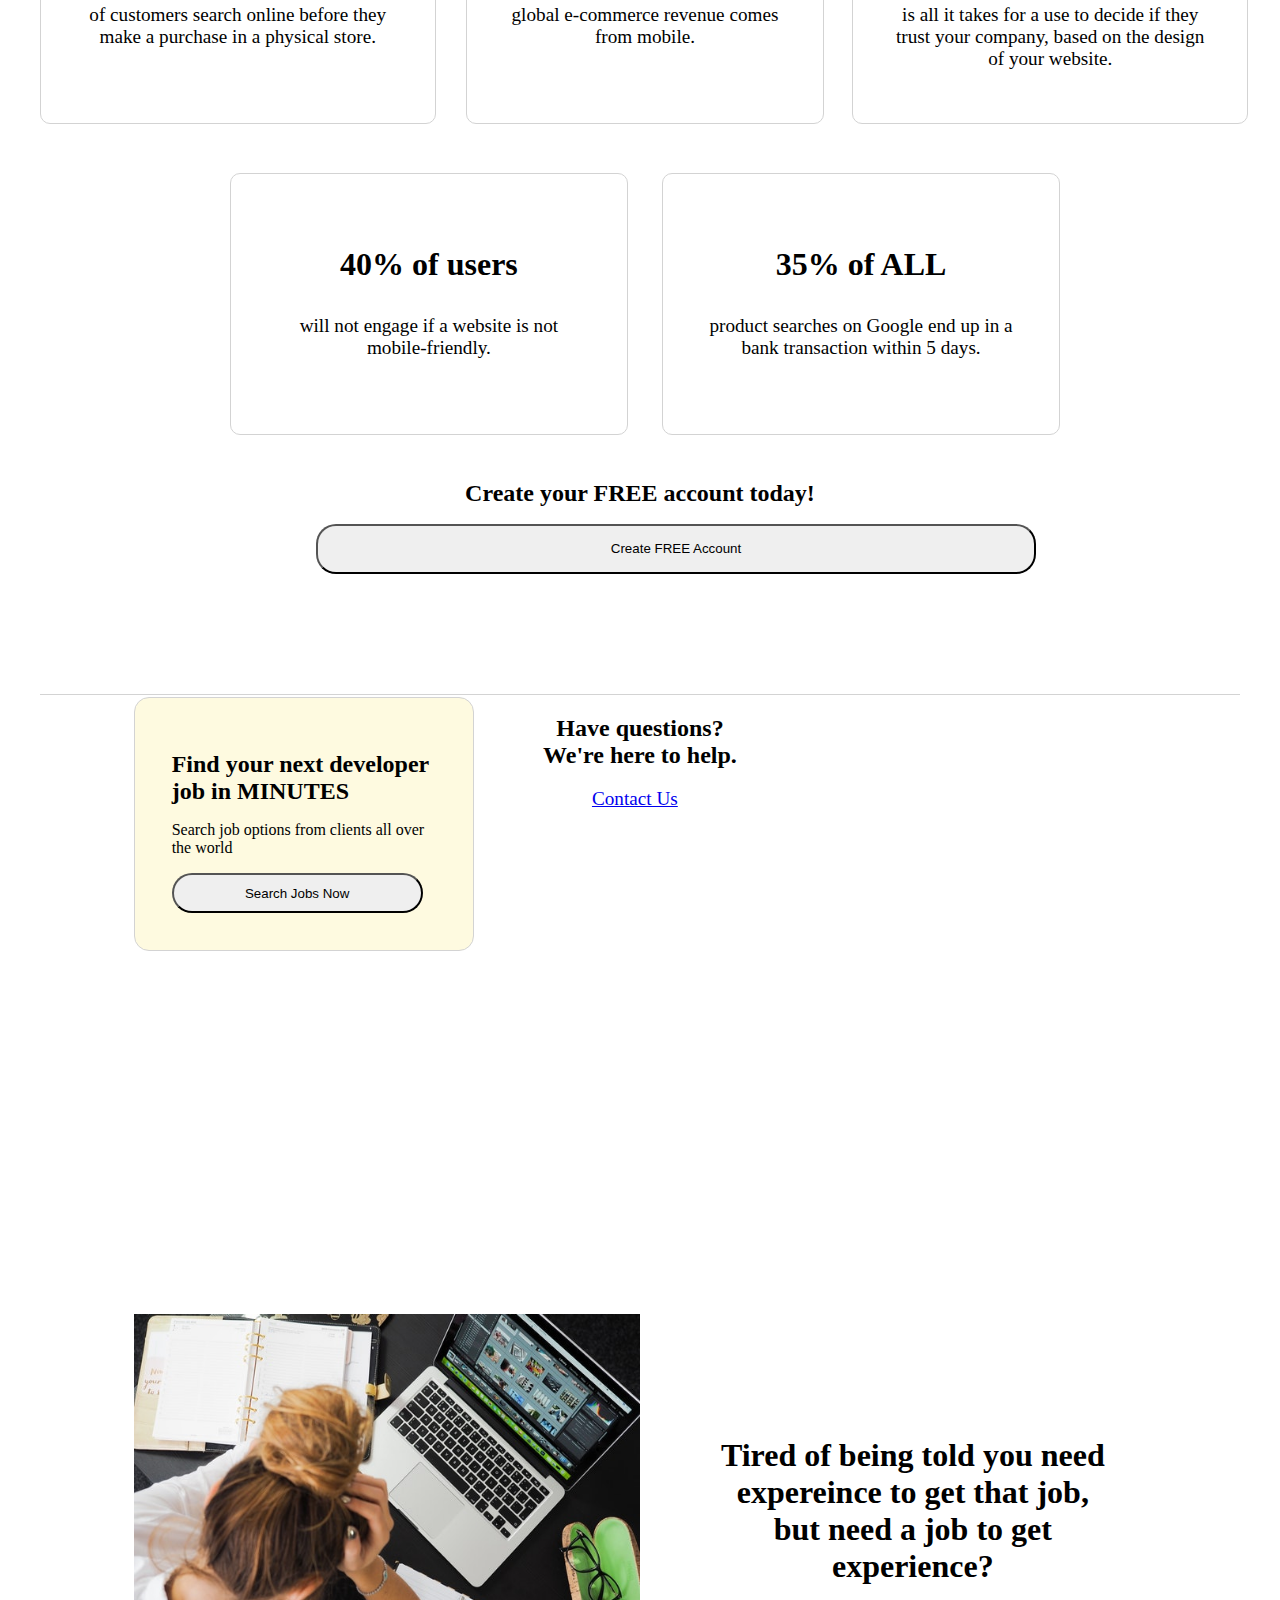
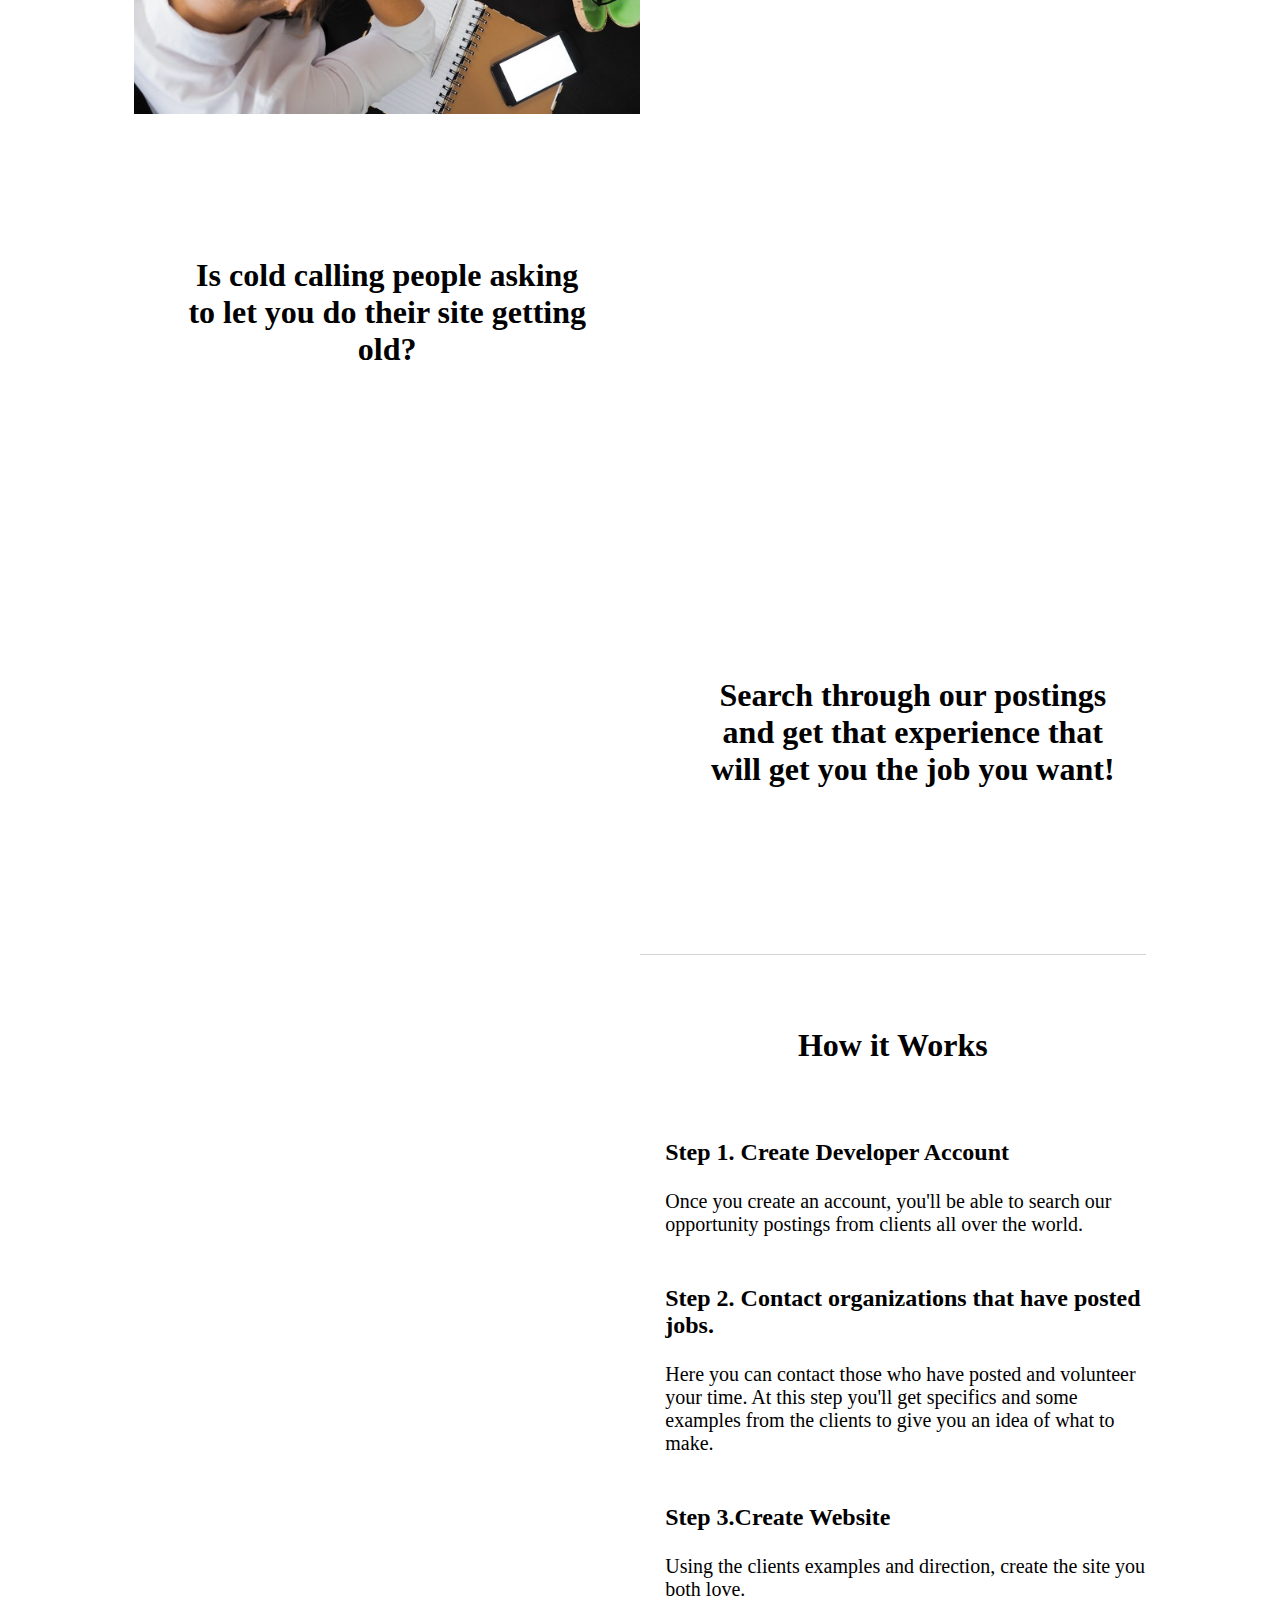
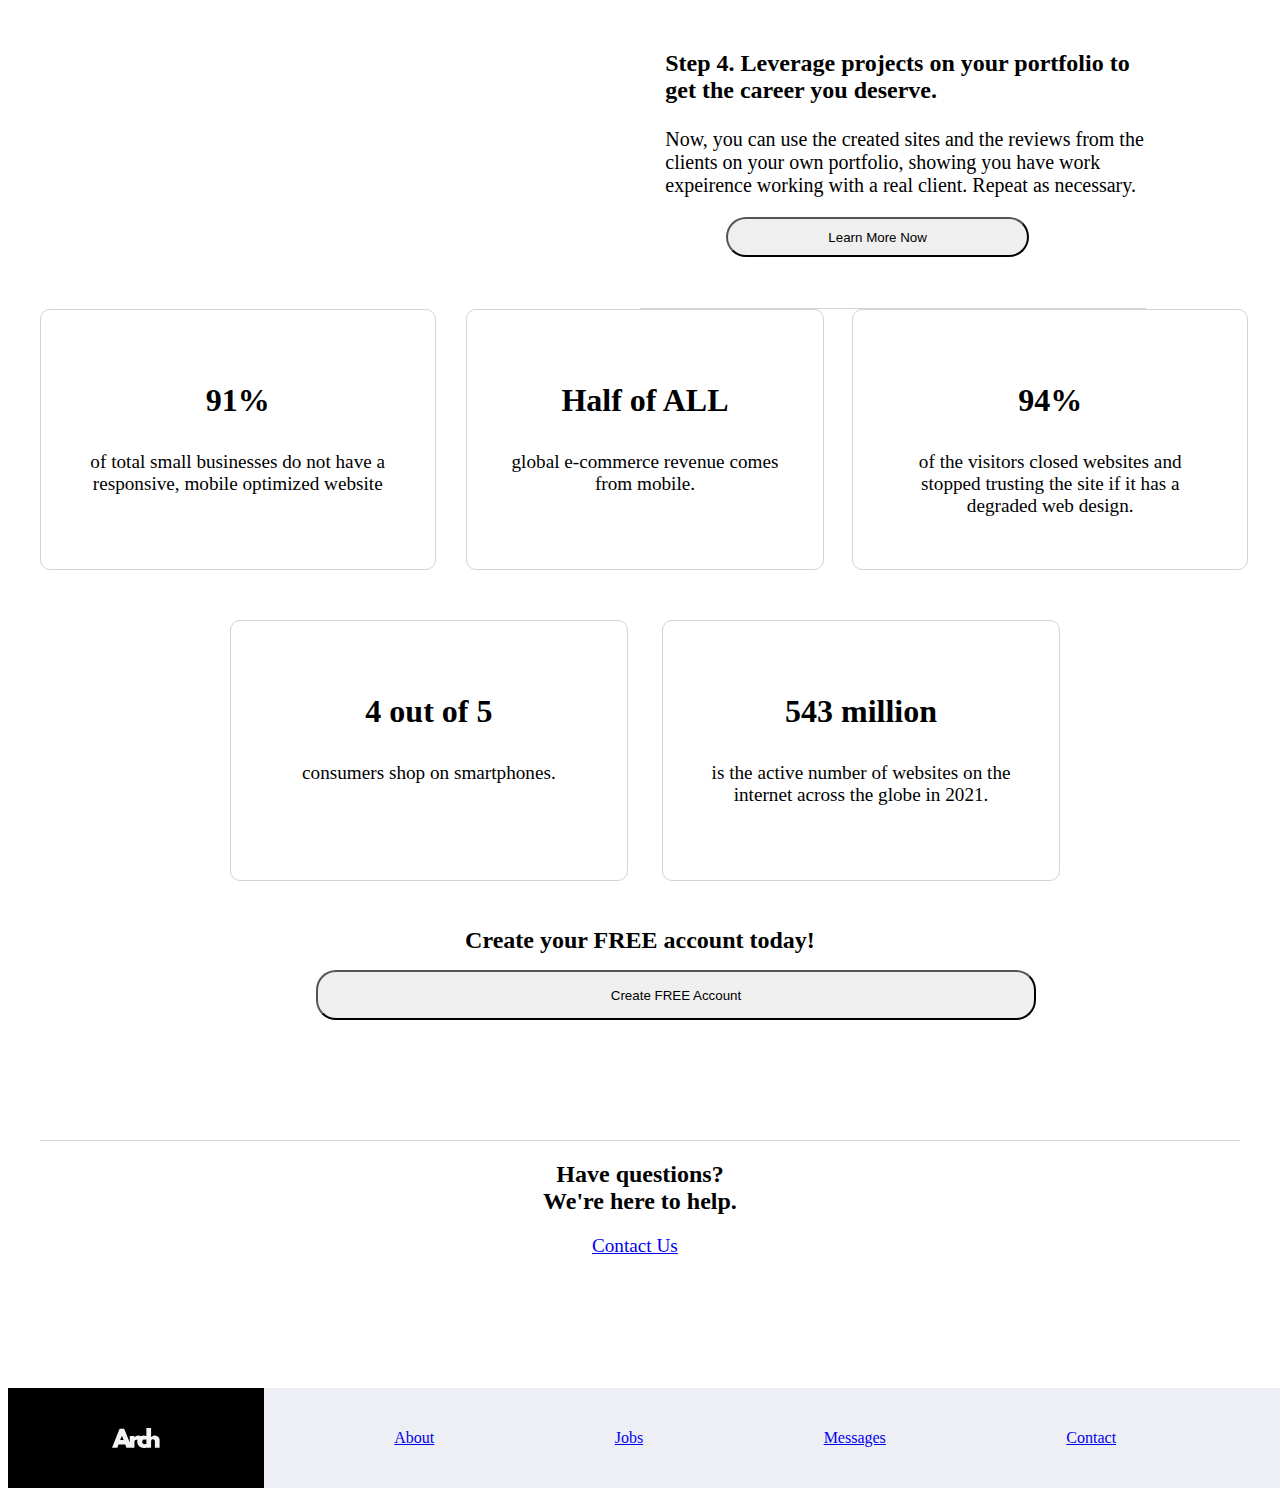
==== commit 480433d3: "Add files via upload" ====
--- a/index.html
+++ b/index.html
@@ -31,14 +31,14 @@
       </nav>
     </header>
     <!-- /nav -->
+    <section class="home-topQuestion">
+      <h2 class="home-topQH2">Which are you?</h2>
+
+      <button class="home-topQBtn1 topQBtns">Organization</button>
+      <button class="home-topQBtn2 topQBtns">Developer</button>
+    </section>
 
     <section class="home-mainOrgContainer">
-      <section class="home-topQuestion">
-        <h2 class="home-topQH2">Which are you?</h2>
-
-        <button class="home-topQBtn1 topQBtns">Organization</button>
-        <button class="home-topQBtn2 topQBtns">Developer</button>
-      </section>
       <section class="home-OrgTop">
         <div class="home-OrgTopCTA">
           <div class="home-OrgTopCTAWU">
@@ -86,7 +86,7 @@
           <div class="home-HIWWUS1">
             <h3 class="home-HIWWUH3">Step 1. Create Job Post</h3>
             <p class="home-HIWp">
-              Once you create your post, our list of devs will see it.
+              Once you create your post, our list of developers will see it.
             </p>
           </div>
           <div class="home-HIWWUS2">
@@ -150,6 +150,143 @@
           <p class="home-statP">
             product searches on Google end up in a bank transaction within 5
             days.
+          </p>
+        </div>
+      </section>
+
+      <section class="home-CTASection">
+        <div class="home-CTADiv">
+          <h1 class="home-CTAH1">Create your FREE account today!</h1>
+          <button class="home-CTABtn">Create FREE Account</button>
+        </div>
+      </section>
+      <section class="home-contact">
+        <div class="home-contactDiv">
+          <h2 class="home-contactH2">
+            Have questions?<br />
+            We're here to help.
+          </h2>
+          <a href="contact.html" class="home-contactA">Contact Us</a>
+        </div>
+      </section>
+    </section>
+
+    <!-- Dev side -->
+
+    <section class="home-DevContainer">
+      <section class="home-DevTop">
+        <div class="home-DevTopCTA">
+          <div class="home-DevTopCTAWU">
+            <h1 class="home-DevTopCTAH1">
+              Find your next developer job in MINUTES
+            </h1>
+            <p class="">Search job options from clients all over the world</p>
+
+            <button class="home-DevTopBtn">Search Jobs Now</button>
+          </div>
+        </div>
+        <div class="home-DevTopImg"></div>
+      </section>
+
+      <section class="home-about">
+        <div class="home-aboutImg1"></div>
+        <div class="home-aboutWU1">
+          <h1 class="home-aboutWUH1">
+            Tired of being told you need expereince to get that job, but need a
+            job to get experience?
+          </h1>
+        </div>
+        <div class="home-aboutImg2"></div>
+        <div class="home-aboutWU2">
+          <h1 class="home-aboutWUH1">
+            Is cold calling people asking to let you do their site getting old?
+          </h1>
+        </div>
+        <div class="home-aboutImg3"></div>
+        <div class="home-aboutWU3">
+          <h1 class="home-aboutWUH1">
+            Search through our postings and get that experience that will get
+            you the job you want!
+          </h1>
+        </div>
+      </section>
+
+      <section class="home-HIW">
+        <div class="home-HIWImg">
+          <div class="home-HIWImg1Dev"></div>
+          <div class="home-HIWImg2Dev"></div>
+          <div class="home-HIWImg3Dev"></div>
+          <div class="home-HIWImg4Dev"></div>
+        </div>
+        <div class="home-HIWWU">
+          <h1 class="home-HIWH1">How it Works</h1>
+          <div class="home-HIWWUS1Dev">
+            <h3 class="home-HIWWUH3">Step 1. Create Developer Account</h3>
+            <p class="home-HIWp">
+              Once you create an account, you'll be able to search our
+              opportunity postings from clients all over the world.
+            </p>
+          </div>
+          <div class="home-HIWWUS2Dev">
+            <h3 class="home-HIWWUH3">
+              Step 2. Contact organizations that have posted jobs.
+            </h3>
+            <p class="home-HIWp">
+              Here you can contact those who have posted and volunteer your
+              time. At this step you'll get specifics and some examples from the
+              clients to give you an idea of what to make.
+            </p>
+          </div>
+          <div class="home-HIWWUS3Dev">
+            <h3 class="home-HIWWUH3">Step 3.Create Website</h3>
+            <p class="home-HIWp">
+              Using the clients examples and direction, create the site you both
+              love.
+            </p>
+          </div>
+          <div class="home-HIWWUS4Dev">
+            <h3 class="home-HIWWUH3">
+              Step 4. Leverage projects on your portfolio to get the career you
+              deserve.
+            </h3>
+            <p class="home-HIWp">
+              Now, you can use the created sites and the reviews from the
+              clients on your own portfolio, showing you have work expeirence
+              working with a real client. Repeat as necessary.
+            </p>
+          </div>
+          <button class="home-HIWBtn">Learn More Now</button>
+        </div>
+      </section>
+
+      <section class="home-stats">
+        <div class="home-stats1">
+          <h3 class="home-statH3">91%</h3>
+          <p class="home-statP">
+            of total small businesses do not have a responsive, mobile optimized
+            website
+          </p>
+        </div>
+        <div class="home-stats2">
+          <h3 class="home-statH3">Half of ALL</h3>
+          <p class="home-statP">global e-commerce revenue comes from mobile.</p>
+        </div>
+        <div class="home-stats3">
+          <h3 class="home-statH3">94%</h3>
+          <p class="home-statP">
+            of the visitors closed websites and stopped trusting the site if it
+            has a degraded web design.
+          </p>
+        </div>
+        <div class="home-stats4">
+          <h3 class="home-statH3">4 out of 5</h3>
+          <p class="home-statP">consumers shop on smartphones.</p>
+        </div>
+        <div class="home-stats5">
+          <h3 class="home-statH3">543 million</h3>
+          <p class="home-statP">
+            is the active number of websites on the internet across the globe in
+            2021.
           </p>
         </div>
       </section>
--- a/style.css
+++ b/style.css
@@ -243,8 +243,9 @@
   display: grid;
   grid-template-rows: 300px 100px 300px 100px 300px 100px;
   width: 95%;
-  margin: auto;
-  border-bottom: 1px solid lightgray;
+  margin: 5% auto 10% auto;
+
+  gap: 20px;
 }
 .home-aboutImg1 {
   grid-row: 1/2;
@@ -254,6 +255,7 @@
 .home-aboutWU1 {
   grid-row: 2/3;
   font-size: 1.25rem;
+  margin-bottom: 10%;
 }
 .home-aboutImg2 {
   grid-row: 3/4;
@@ -263,6 +265,7 @@
 .home-aboutWU2 {
   grid-row: 4/5;
   font-size: 1.25rem;
+  margin-bottom: 10%;
 }
 
 .home-aboutImg3 {
@@ -273,15 +276,18 @@
 .home-aboutWU3 {
   grid-row: 6/7;
   font-size: 1.25rem;
+  margin-bottom: 10%;
 }
 .home-HIWWU {
   padding-top: 10%;
+  border-top: 1px solid lightgray;
   border-bottom: 1px lightgray solid;
   padding-bottom: 10%;
 }
 .home-HIWH1 {
   font-size: 2rem;
   text-align: center;
+  padding-bottom: 5%;
 }
 .home-HIWWUH3 {
   font-size: 1.5rem;
@@ -354,6 +360,38 @@
   margin-left: 35%;
 }
 
+/* 
+dev side
+*/
+.home-DevTop {
+  display: grid;
+  grid-template-rows: 60% 40%;
+  height: 60vh;
+  width: 95%;
+  margin: auto auto 10% auto;
+}
+.home-DevTopImg {
+  grid-row: 1/2;
+  background-image: url(/assets/home/mobile/happy-dev1.jpg);
+  background-size: 100% 100%;
+}
+.home-DevTopCTA {
+  grid-row: 2/3;
+  background-color: rgb(250, 249, 249);
+}
+.home-DevTopCTAWU {
+  padding: 0% 10% 10% 10%;
+}
+.home-DevTopCTAH1 {
+  font-size: 1.5rem;
+}
+.home-DevTopBtn {
+  align-self: center;
+  width: 95%;
+  height: 40px;
+  border-radius: 20px;
+}
+
 /* --------------------------------------------------
 --------------------------------------------------
 SM Tablet--------------------------------------------------
@@ -503,7 +541,8 @@
 -----------------------------------------------------------*/
 
 @media (min-width: 800px) {
-  .home-OrgTopCTAWU {
+  .home-OrgTopCTAWU,
+  .home-DevTopCTAWU {
     width: 50%;
 
     margin: -10% auto 10% auto;
@@ -583,28 +622,37 @@
   .home-topQBtn2 {
     margin-left: 3%;
   }
-  .home-OrgTop {
+  .home-OrgTop,
+  .home-DevTop {
     grid-template-columns: 20% 20% 60%;
     grid-template-rows: 100%;
-    height: 600px;
-  }
-  .home-OrgTopCTA {
+    height: 70vh;
+  }
+  .home-OrgTopCTA,
+  .home-DevTopCTA {
     grid-column: 1/3;
     grid-row: 1/2;
     z-index: 1;
-    width: 100%;
+    width: 110%;
     height: min-content;
     margin-top: 40%;
     background-color: transparent;
   }
-  .home-OrgTopCTAWU {
+  .home-OrgTopCTAWU,
+  .home-DevTopCTAWU {
     padding: 7%;
   }
   .home-OrgTopImg {
     grid-column: 1/4;
     grid-row: 1/2;
     z-index: -1;
-    background-image: url(/assets/home/desktop/Happy\ Woman.jpg);
+    background-image: url(/assets/home/desktop/happy-woman3.jpg);
+  }
+  .home-DevTopImg {
+    grid-column: 1/4;
+    grid-row: 1/2;
+    z-index: -1;
+    background-image: url(/assets/home/desktop/happy-devLrg.jpg);
   }
 
   .home-about {
@@ -663,7 +711,7 @@
   }
 
   .home-HIWImg1 {
-    background-image: url(/assets/home/desktop/job_post.png);
+    background-image: url(/assets/home/desktop/computer.svg);
     background-size: 100% 100%;
   }
   .home-HIWImg2 {
@@ -672,12 +720,12 @@
     display: none;
   }
   .home-HIWImg3 {
-    background-image: url(/assets/home/desktop/review1.png);
+    background-image: url(/assets/home/desktop/review\ 3.svg);
     background-size: 100% 100%;
     display: none;
   }
   .home-HIWImg4 {
-    background-image: url(/assets/home/desktop/enjoyment1.png);
+    background-image: url(/assets/home/desktop/enjoyment3.png);
     background-size: 100% 100%;
     display: none;
   }
@@ -691,6 +739,29 @@
   }
   .home-contactA {
     margin-left: 45%;
+  }
+  /* 
+  -------------------------------------------------
+  Dev Side-------------------------------
+  */
+  .home-HIWImg1Dev {
+    background-image: url(/assets/home/desktop/add-user.png);
+    background-size: 100% 100%;
+  }
+  .home-HIWImg2Dev {
+    background-image: url(/assets/home/desktop/communicate.png);
+    background-size: 100% 100%;
+    display: none;
+  }
+  .home-HIWImg3Dev {
+    background-image: url(/assets/home/desktop/typing.png);
+    background-size: 100% 100%;
+    display: none;
+  }
+  .home-HIWImg4Dev {
+    background-image: url(/assets/home/desktop/cv.png);
+    background-size: 100% 100%;
+    display: none;
   }
 }
 
@@ -702,3 +773,16 @@
     margin-left: 46%;
   }
 }
+/* 
+-------------------------------------------------------
+Desktop MD-Lrg
+---------------------------------------------------
+*/
+
+@media (min-width: 1300px) {
+  .home-OrgTopCTA {
+    width: 130%;
+    height: min-content;
+    margin-top: 40%;
+  }
+}
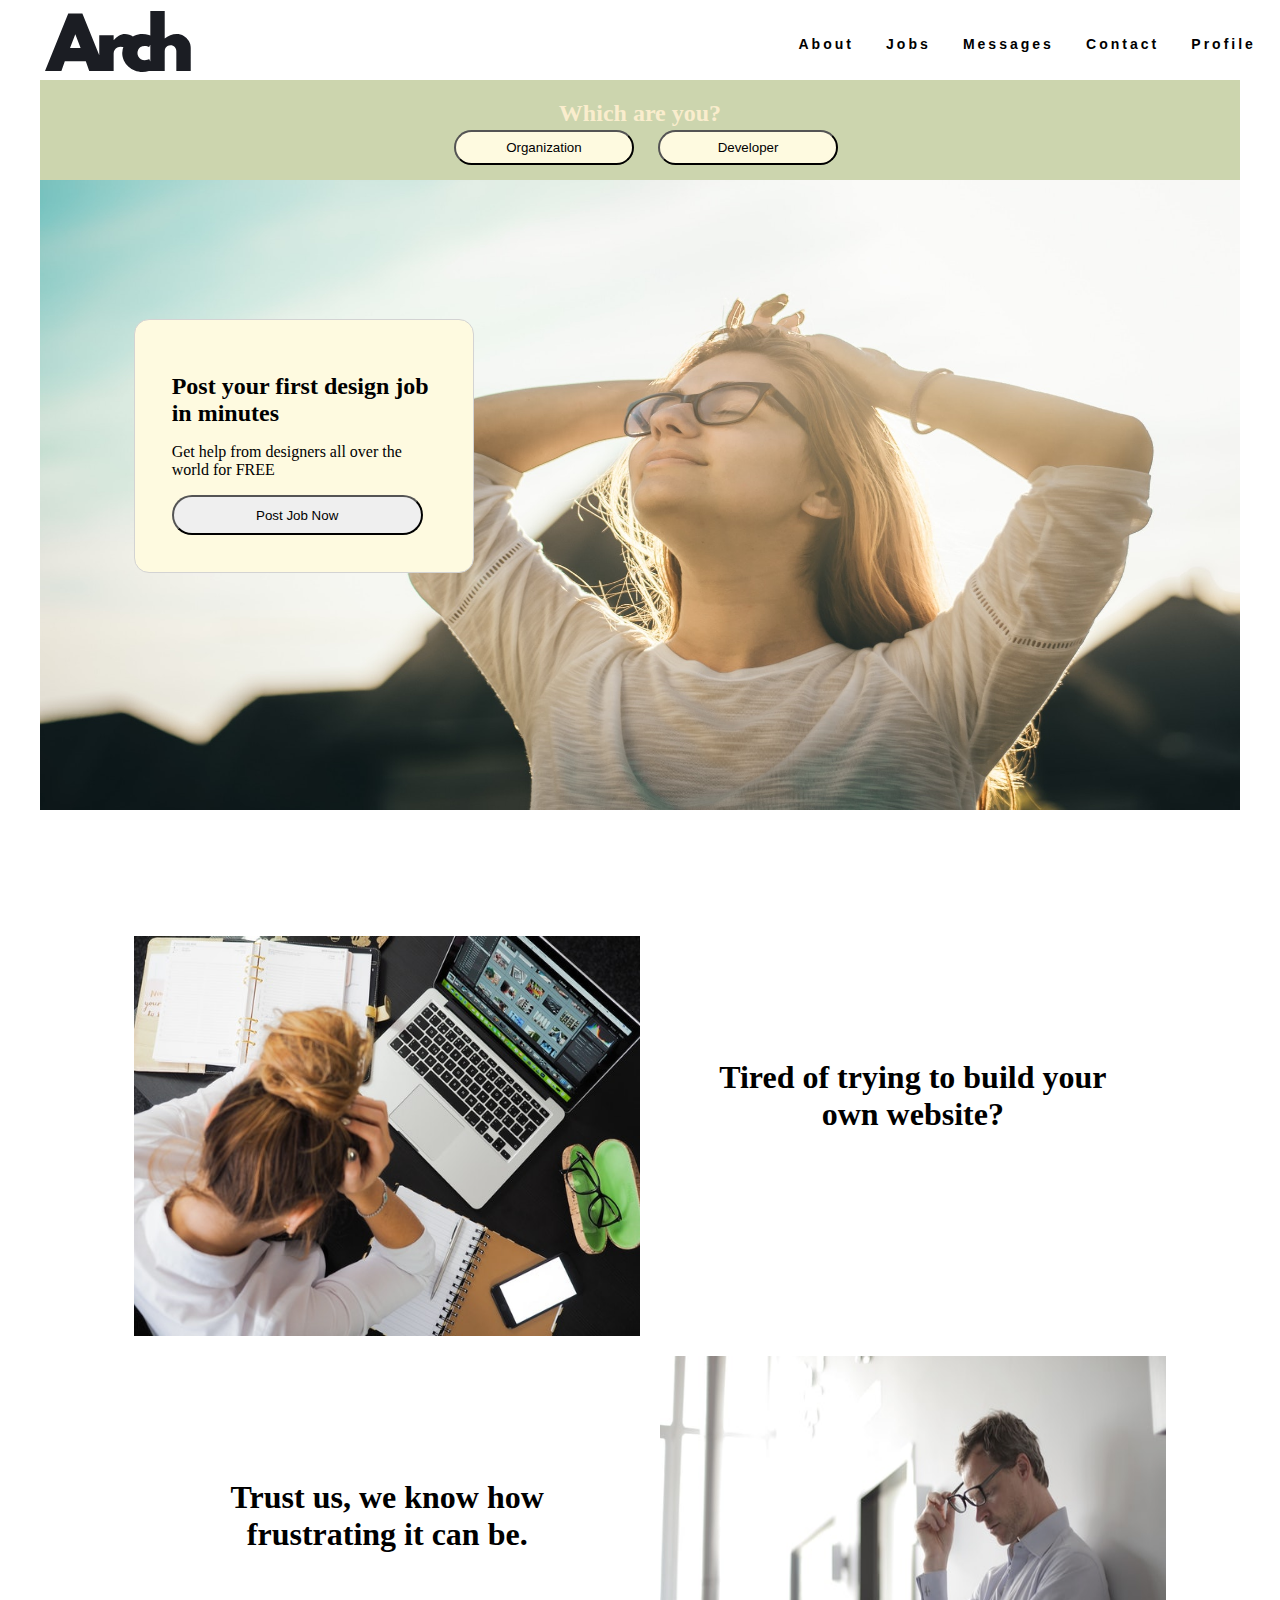
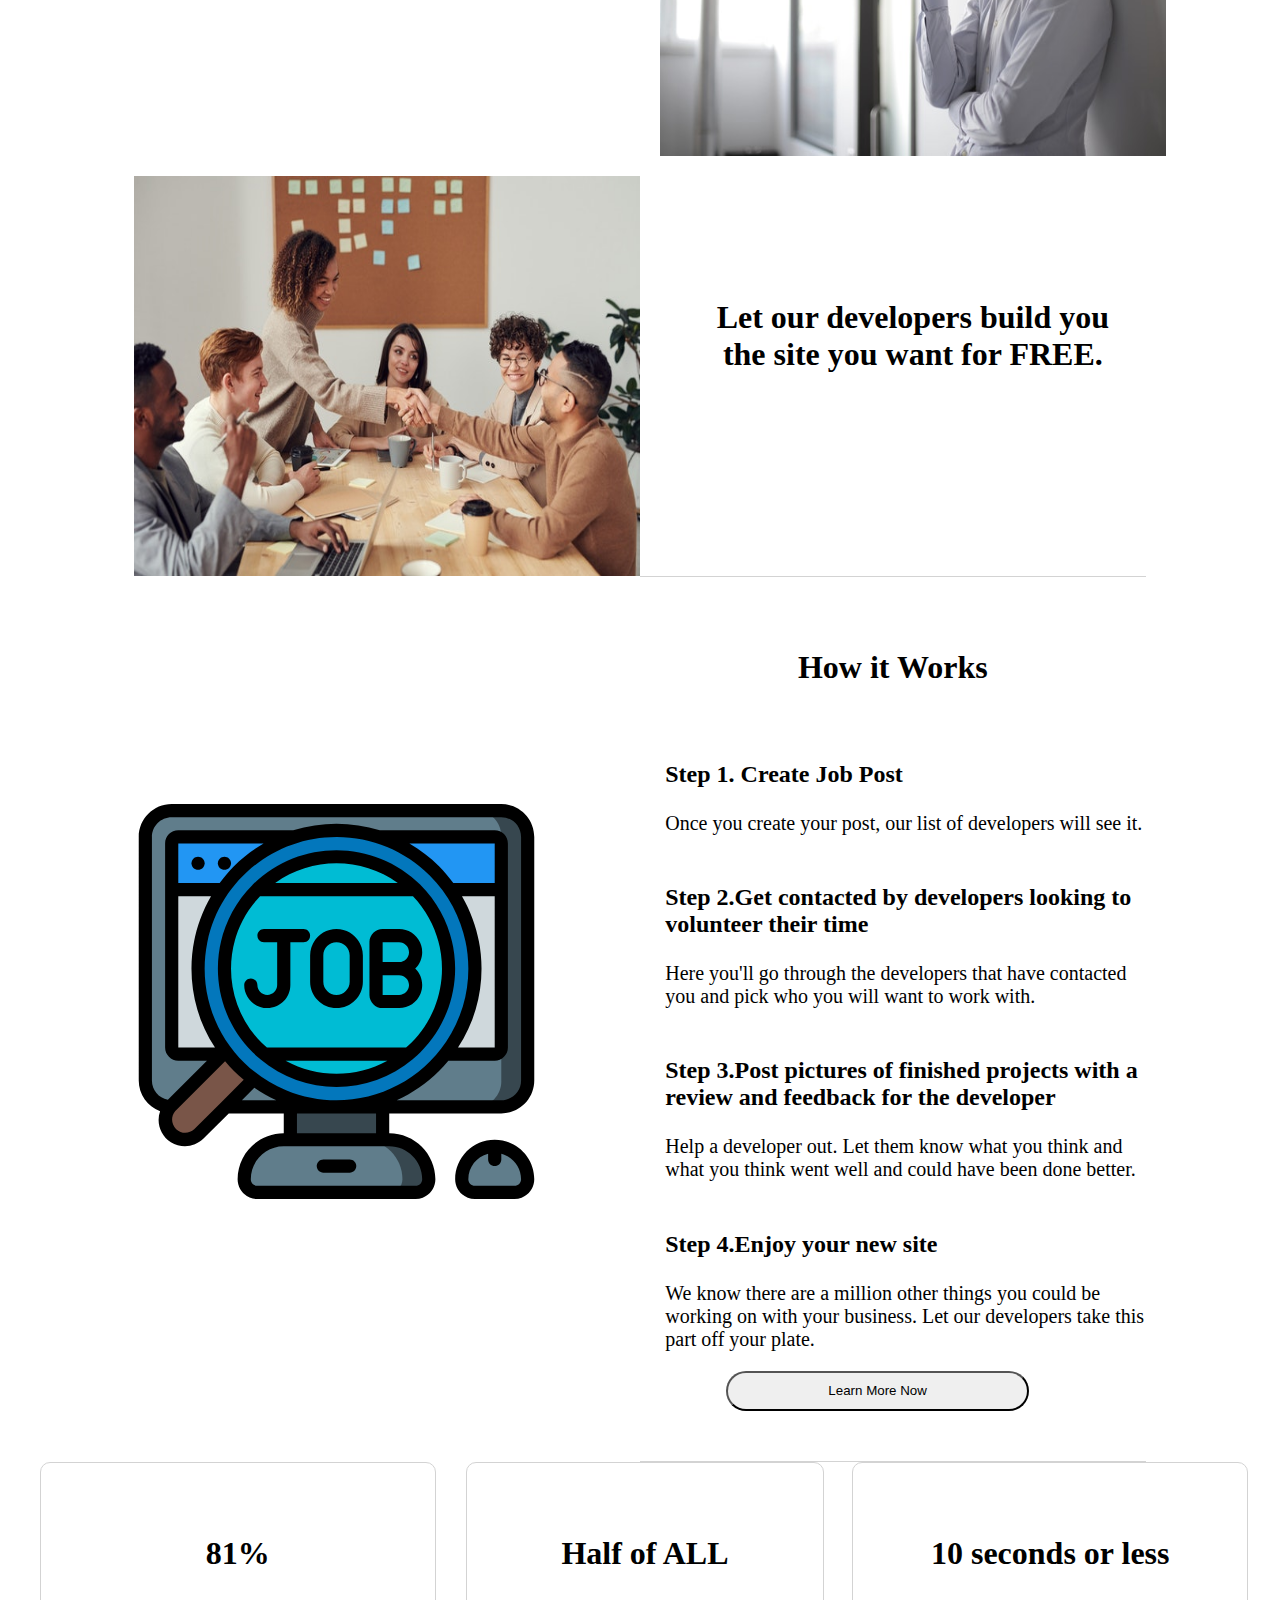
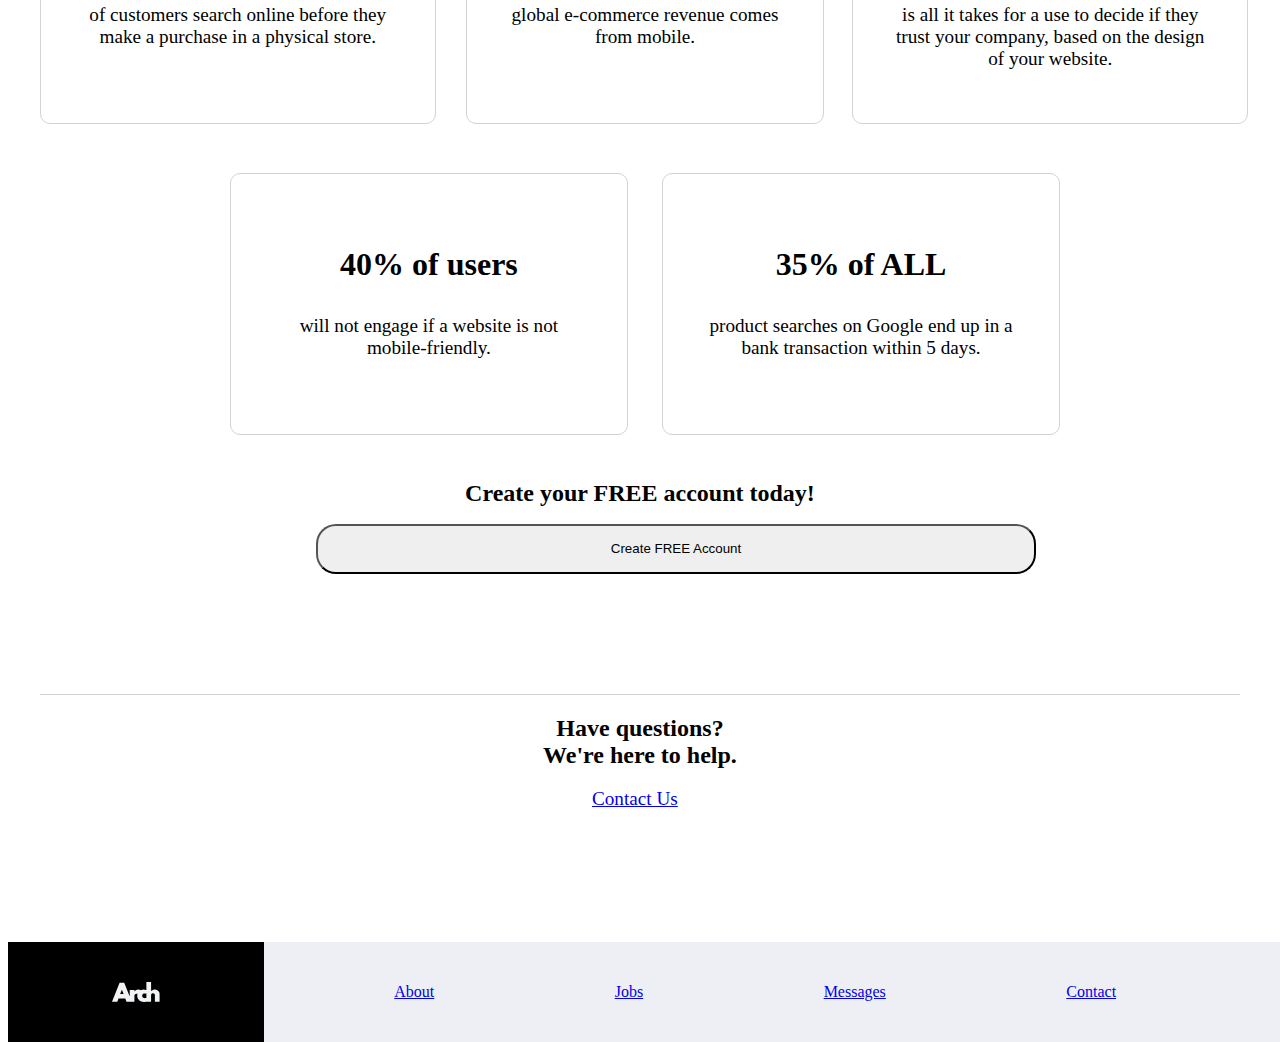
==== commit 068531e6: "Add files via upload" ====
--- a/index.html
+++ b/index.html
@@ -31,6 +31,7 @@
       </nav>
     </header>
     <!-- /nav -->
+
     <section class="home-topQuestion">
       <h2 class="home-topQH2">Which are you?</h2>
 
@@ -171,7 +172,11 @@
       </section>
     </section>
 
-    <!-- Dev side -->
+    <!-- 
+        ----------------------------------------------
+        Dev side 
+    ----------------------------------------------
+    -->
 
     <section class="home-DevContainer">
       <section class="home-DevTop">
--- a/style.css
+++ b/style.css
@@ -179,7 +179,9 @@
 /* 
 Org -> dev
 */
-
+.home-DevContainer {
+  display: none;
+}
 .home-topQuestion {
   background-color: #ccd5ae;
   display: grid;
@@ -552,7 +554,8 @@
     background-color: #fefae0;
     border-radius: 15px;
   }
-  .home-OrgTopImg {
+  .home-OrgTopImg,
+  .home-DevTopImg {
     z-index: -1;
   }
   .home-about {
@@ -754,7 +757,7 @@
     display: none;
   }
   .home-HIWImg3Dev {
-    background-image: url(/assets/home/desktop/typing.png);
+    background-image: url(/assets/home/desktop/Create-site.png);
     background-size: 100% 100%;
     display: none;
   }
